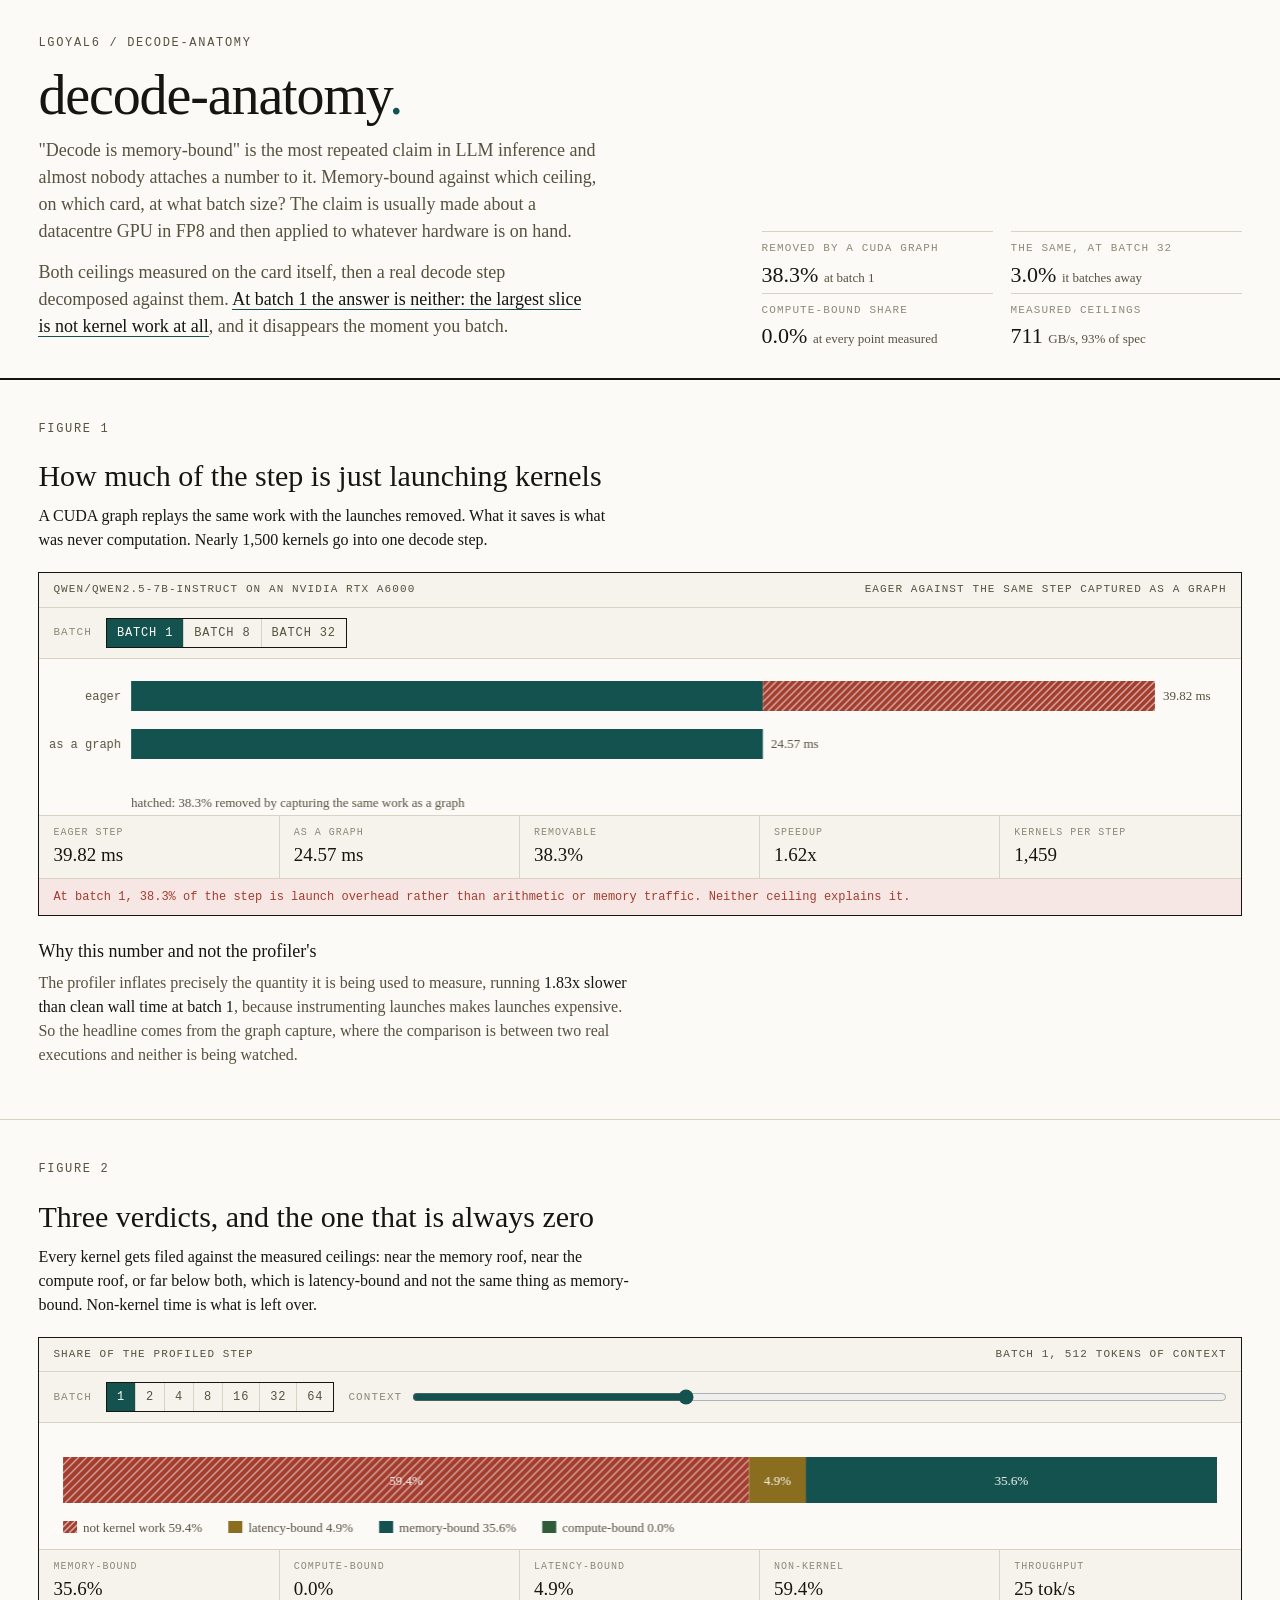
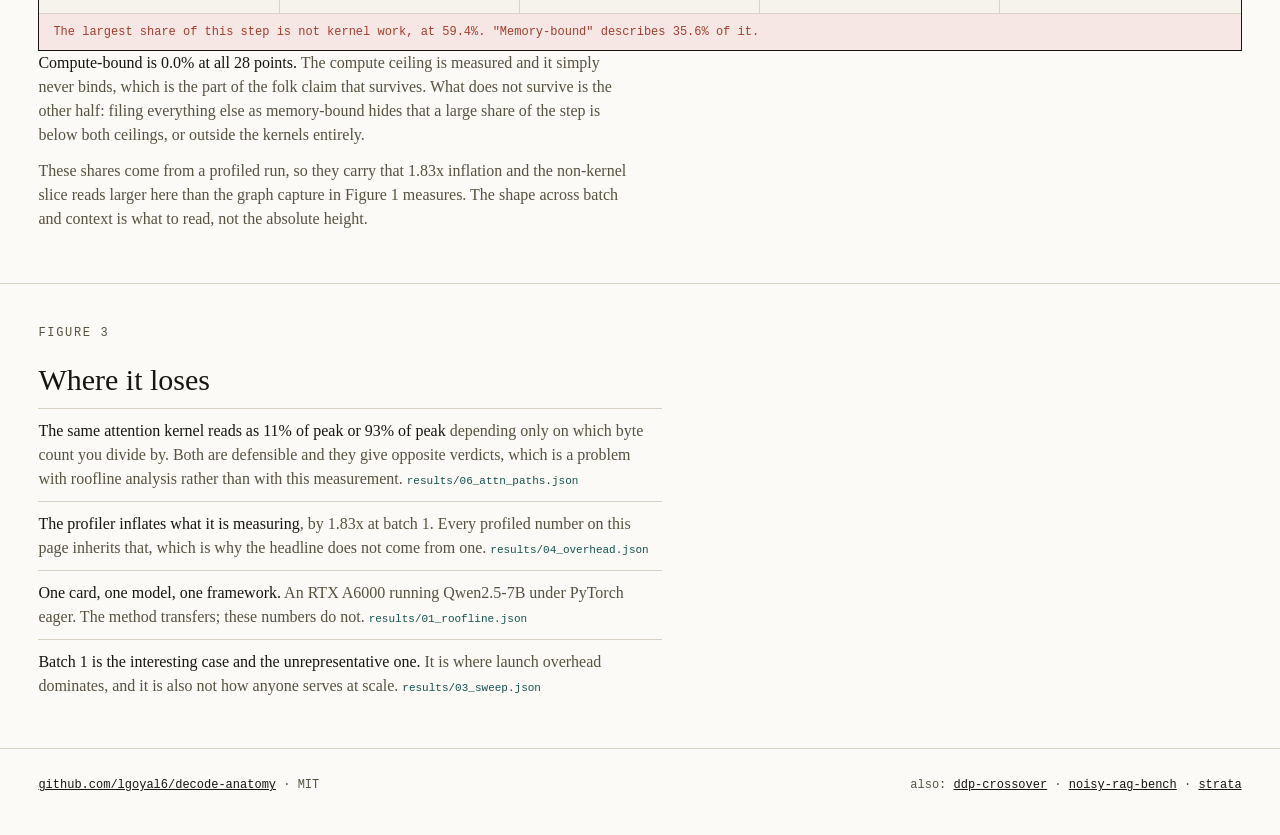
==== docs/index.html @ 091b4f6b "Add a results page that keeps the two measurements apart The repository's headline number and its de" ====
<!doctype html>
<html lang="en">
<head>
<meta charset="utf-8">
<meta name="viewport" content="width=device-width, initial-scale=1">
<title>decode-anatomy - "decode is memory-bound", measured</title>
<meta name="description" content="On an RTX A6000 at batch 1, decode is neither memory-bound nor compute-bound: 38.3% of the step is not kernel work at all, and it vanishes with batching.">
<meta property="og:title" content="decode-anatomy">
<meta property="og:description" content="Compute never binds. The largest slice of a batch-1 decode step is launch overhead, and a CUDA graph removes 38.3% of it.">
<link rel="stylesheet" href="style.css">
</head>
<body>

<header class="gut">
  <div>
    <div class="eyebrow">lgoyal6 / decode-anatomy</div>
    <h1>decode&#8209;anatomy<span class="dot">.</span></h1>
    <p class="thesis">
      "Decode is memory-bound" is the most repeated claim in LLM inference and
      almost nobody attaches a number to it. Memory-bound against which ceiling,
      on which card, at what batch size? The claim is usually made about a
      datacentre GPU in FP8 and then applied to whatever hardware is on hand.
    </p>
    <p class="thesis">
      Both ceilings measured on the card itself, then a real decode step
      decomposed against them. <strong>At batch 1 the answer is neither: the
      largest slice is not kernel work at all</strong>, and it disappears the
      moment you batch.
    </p>
  </div>
  <dl class="facts">
    <div class="fact"><dt>removed by a CUDA graph</dt><dd>38.3% <small>at batch 1</small></dd></div>
    <div class="fact"><dt>the same, at batch 32</dt><dd>3.0% <small>it batches away</small></dd></div>
    <div class="fact"><dt>compute-bound share</dt><dd>0.0% <small>at every point measured</small></dd></div>
    <div class="fact"><dt>measured ceilings</dt><dd>711 <small>GB/s, 93% of spec</small></dd></div>
  </dl>
</header>

<section class="gut">
  <div class="eyebrow">Figure 1</div>
  <h2>How much of the step is just launching kernels</h2>
  <p class="lead">
    A CUDA graph replays the same work with the launches removed. What it saves is
    what was never computation. Nearly 1,500 kernels go into one decode step.
  </p>

  <div class="figure">
    <div class="figcap">
      <span id="cap-what">Qwen2.5-7B-Instruct on an RTX A6000</span>
      <span id="cap-where">eager against the same step captured as a graph</span>
    </div>
    <div class="toolbar">
      <span class="picklabel">Batch</span>
      <div class="pick" id="graphbatch" role="group" aria-label="Batch size"></div>
    </div>
    <canvas class="plot" id="plot-graph" width="1200" height="300"></canvas>
    <dl class="readout">
      <div><dt>eager step</dt><dd id="g-eager">-</dd></div>
      <div><dt>as a graph</dt><dd id="g-graph">-</dd></div>
      <div><dt>removable</dt><dd id="g-removable">-</dd></div>
      <div><dt>speedup</dt><dd id="g-speedup">-</dd></div>
      <div><dt>kernels per step</dt><dd id="g-kernels">-</dd></div>
    </dl>
    <div class="banner" id="g-banner">Loading.</div>
  </div>

  <h3>Why this number and not the profiler's</h3>
  <p>
    The profiler inflates precisely the quantity it is being used to measure,
    running <strong>1.83x slower than clean wall time at batch 1</strong>, because
    instrumenting launches makes launches expensive. So the headline comes from the
    graph capture, where the comparison is between two real executions and neither
    is being watched.
  </p>
</section>

<section class="gut">
  <div class="eyebrow">Figure 2</div>
  <h2>Three verdicts, and the one that is always zero</h2>
  <p class="lead">
    Every kernel gets filed against the measured ceilings: near the memory roof,
    near the compute roof, or far below both, which is latency-bound and not the
    same thing as memory-bound. Non-kernel time is what is left over.
  </p>

  <div class="figure">
    <div class="figcap">
      <span>share of the profiled step</span>
      <span id="cap-point">batch 1, 512 tokens of context</span>
    </div>
    <div class="toolbar">
      <span class="picklabel">Batch</span>
      <div class="pick" id="batch" role="group" aria-label="Batch"></div>
      <div class="scrub">
        <span class="picklabel">Context</span>
        <input type="range" id="scrub" min="0" max="3" value="1" step="1">
      </div>
    </div>
    <canvas class="plot" id="plot-split" width="1200" height="260"></canvas>
    <dl class="readout">
      <div><dt>memory-bound</dt><dd id="s-mem">-</dd></div>
      <div><dt>compute-bound</dt><dd id="s-com">-</dd></div>
      <div><dt>latency-bound</dt><dd id="s-lat">-</dd></div>
      <div><dt>non-kernel</dt><dd id="s-non">-</dd></div>
      <div><dt>throughput</dt><dd id="s-tok">-</dd></div>
    </dl>
    <div class="banner" id="s-banner">Loading.</div>
  </div>

  <p>
    <strong>Compute-bound is 0.0% at all 28 points.</strong> The compute ceiling is
    measured and it simply never binds, which is the part of the folk claim that
    survives. What does not survive is the other half: filing everything else as
    memory-bound hides that a large share of the step is below both ceilings, or
    outside the kernels entirely.
  </p>
  <p>
    These shares come from a profiled run, so they carry that 1.83x inflation and
    the non-kernel slice reads larger here than the graph capture in Figure 1
    measures. The shape across batch and context is what to read, not the absolute
    height.
  </p>
</section>

<section class="gut">
  <div class="eyebrow">Figure 3</div>
  <h2>Where it loses</h2>
  <ul class="map">
    <li>
      <b>The same attention kernel reads as 11% of peak or 93% of peak</b>
      depending only on which byte count you divide by. Both are defensible and
      they give opposite verdicts, which is a problem with roofline analysis
      rather than with this measurement.
      <span class="where">results/06_attn_paths.json</span>
    </li>
    <li>
      <b>The profiler inflates what it is measuring</b>, by 1.83x at batch 1. Every
      profiled number on this page inherits that, which is why the headline does
      not come from one.
      <span class="where">results/04_overhead.json</span>
    </li>
    <li>
      <b>One card, one model, one framework.</b> An RTX A6000 running Qwen2.5-7B
      under PyTorch eager. The method transfers; these numbers do not.
      <span class="where">results/01_roofline.json</span>
    </li>
    <li>
      <b>Batch 1 is the interesting case and the unrepresentative one.</b> It is
      where launch overhead dominates, and it is also not how anyone serves at
      scale.
      <span class="where">results/03_sweep.json</span>
    </li>
  </ul>
</section>

<footer class="gut">
  <span>
    <a href="https://github.com/lgoyal6/decode-anatomy">github.com/lgoyal6/decode-anatomy</a>
    &middot; MIT
  </span>
  <span>
    also: <a href="https://lgoyal6.github.io/ddp-crossover/">ddp-crossover</a>
    &middot; <a href="https://lgoyal6.github.io/noisy-rag-bench/">noisy-rag-bench</a>
    &middot; <a href="https://lgoyal6.github.io/strata/">strata</a>
  </span>
</footer>

<script src="app.js"></script>
</body>
</html>
---- docs/style.css ----
:root {
  --paper: #fbfaf7;
  --panel: #f5f3ec;
  --ink: #17150f;
  --sub: #57513f;
  --faint: #8f8977;
  --rule: #17150f;
  --hair: #d9d3c4;
  --ox: #14524f;      /* deep teal: this project's ink */
  --ox-dim: #7fa8a5;
  --ok: #2f5d3a;
  --warn: #8a6d1f;
  --bad: #a33d2e;
  --serif: 'Times New Roman', Times, Georgia, serif;
  --mono: 'Courier New', Courier, monospace;
}

* { margin: 0; padding: 0; box-sizing: border-box; }
html { scroll-behavior: smooth; }
body { background: var(--paper); color: var(--ink); font: 16px/1.5 var(--serif); }
a { color: var(--ink); }
a:hover { color: var(--ox); }
.gut { padding-left: clamp(20px, 3vw, 44px); padding-right: clamp(20px, 3vw, 44px); }
.eyebrow {
  font: 12px/1.6 var(--mono); letter-spacing: .14em; text-transform: uppercase;
  color: var(--sub); margin-bottom: 14px;
}

header {
  display: grid; grid-template-columns: minmax(0, 7fr) minmax(0, 5fr);
  gap: clamp(24px, 4vw, 64px); align-items: end;
  padding-top: 34px; padding-bottom: 26px; border-bottom: 2px solid var(--rule);
}
h1 { font-size: clamp(34px, 5.4vw, 56px); font-weight: 400; letter-spacing: -.02em; line-height: 1; }
h1 .dot { color: var(--ox); }
.thesis { font-size: clamp(15px, 1.5vw, 18px); color: var(--sub); margin-top: 14px; max-width: 62ch; }
.thesis strong { color: var(--ink); font-weight: 400; border-bottom: 1px solid var(--ox); }

.facts { display: grid; grid-template-columns: repeat(2, minmax(0, 1fr)); gap: 2px 18px; }
.fact { border-top: 1px solid var(--hair); padding-top: 8px; }
.fact dt { font: 11px/1.6 var(--mono); letter-spacing: .1em; text-transform: uppercase; color: var(--faint); }
.fact dd { font-size: 22px; }
.fact dd small { font-size: 13px; color: var(--sub); }

section { padding-top: 40px; padding-bottom: 40px; border-bottom: 1px solid var(--hair); }
h2 { font-size: clamp(22px, 2.6vw, 30px); font-weight: 400; margin-bottom: 6px; }
h3 { font-size: 18px; font-weight: 400; margin: 22px 0 6px; }
p { max-width: 74ch; margin-bottom: 12px; color: var(--sub); }
p.lead { color: var(--ink); }
p strong { color: var(--ink); font-weight: 400; }
code { font: .9em var(--mono); background: var(--panel); padding: 1px 4px; }

.figure { border: 1px solid var(--rule); background: var(--panel); margin-top: 20px; }
.figcap {
  font: 11px/1.6 var(--mono); letter-spacing: .1em; text-transform: uppercase;
  color: var(--sub); padding: 8px 14px; border-bottom: 1px solid var(--hair);
  display: flex; justify-content: space-between; gap: 12px; flex-wrap: wrap;
}
.toolbar {
  display: flex; gap: 14px; align-items: center; flex-wrap: wrap;
  padding: 10px 14px; border-bottom: 1px solid var(--hair);
}
.pick { display: flex; gap: 0; border: 1px solid var(--ink); }
.pick button {
  font: 12px/1 var(--mono); text-transform: uppercase; letter-spacing: .07em;
  background: transparent; color: var(--sub); border: 0; border-right: 1px solid var(--hair);
  padding: 8px 10px; cursor: pointer;
}
.pick button:last-child { border-right: 0; }
.pick button[aria-pressed="true"] { background: var(--ox); color: var(--paper); }
.picklabel { font: 11px/1 var(--mono); text-transform: uppercase; letter-spacing: .1em; color: var(--faint); }

.scrub { display: flex; align-items: center; gap: 10px; flex: 1 1 300px; min-width: 220px; }
.scrub input[type=range] { flex: 1; accent-color: var(--ox); min-width: 110px; }

.plot { display: block; width: 100%; height: auto; background: var(--paper); }

.readout {
  display: grid; grid-template-columns: repeat(auto-fit, minmax(130px, 1fr));
  border-top: 1px solid var(--hair);
}
.readout div { padding: 9px 14px; border-right: 1px solid var(--hair); }
.readout div:last-child { border-right: 0; }
.readout dt { font: 10px/1.6 var(--mono); letter-spacing: .1em; text-transform: uppercase; color: var(--faint); }
.readout dd { font-size: 19px; }
.readout dd small { font-size: 12px; color: var(--sub); }

.banner { padding: 9px 14px; border-top: 1px solid var(--hair); font: 12px/1.5 var(--mono); color: var(--sub); }
.banner.alarm { background: #f7e7e4; color: var(--bad); }
.banner.calm { background: #e9efe8; color: var(--ok); }

table.data { border-collapse: collapse; font: 13px/1.4 var(--mono); margin-top: 14px; width: 100%; }
table.data th, table.data td { border-bottom: 1px solid var(--hair); padding: 5px 10px 5px 0; text-align: right; }
table.data th:first-child, table.data td:first-child { text-align: left; }
table.data th { font-weight: 400; color: var(--faint); text-transform: uppercase; font-size: 11px; letter-spacing: .06em; }
table.data td.bad { color: var(--bad); }
table.data td.good { color: var(--ok); }

ul.map { list-style: none; max-width: 78ch; }
ul.map li { border-top: 1px solid var(--hair); padding: 10px 0; color: var(--sub); }
ul.map li b { color: var(--ink); font-weight: 400; }
ul.map li .where { font: 11px var(--mono); color: var(--ox); }

footer {
  padding-top: 26px; padding-bottom: 40px;
  font: 12px/1.7 var(--mono); color: var(--sub);
  display: flex; justify-content: space-between; gap: 20px; flex-wrap: wrap;
}

@media (max-width: 860px) {
  header { grid-template-columns: minmax(0, 1fr); gap: 26px; }
}
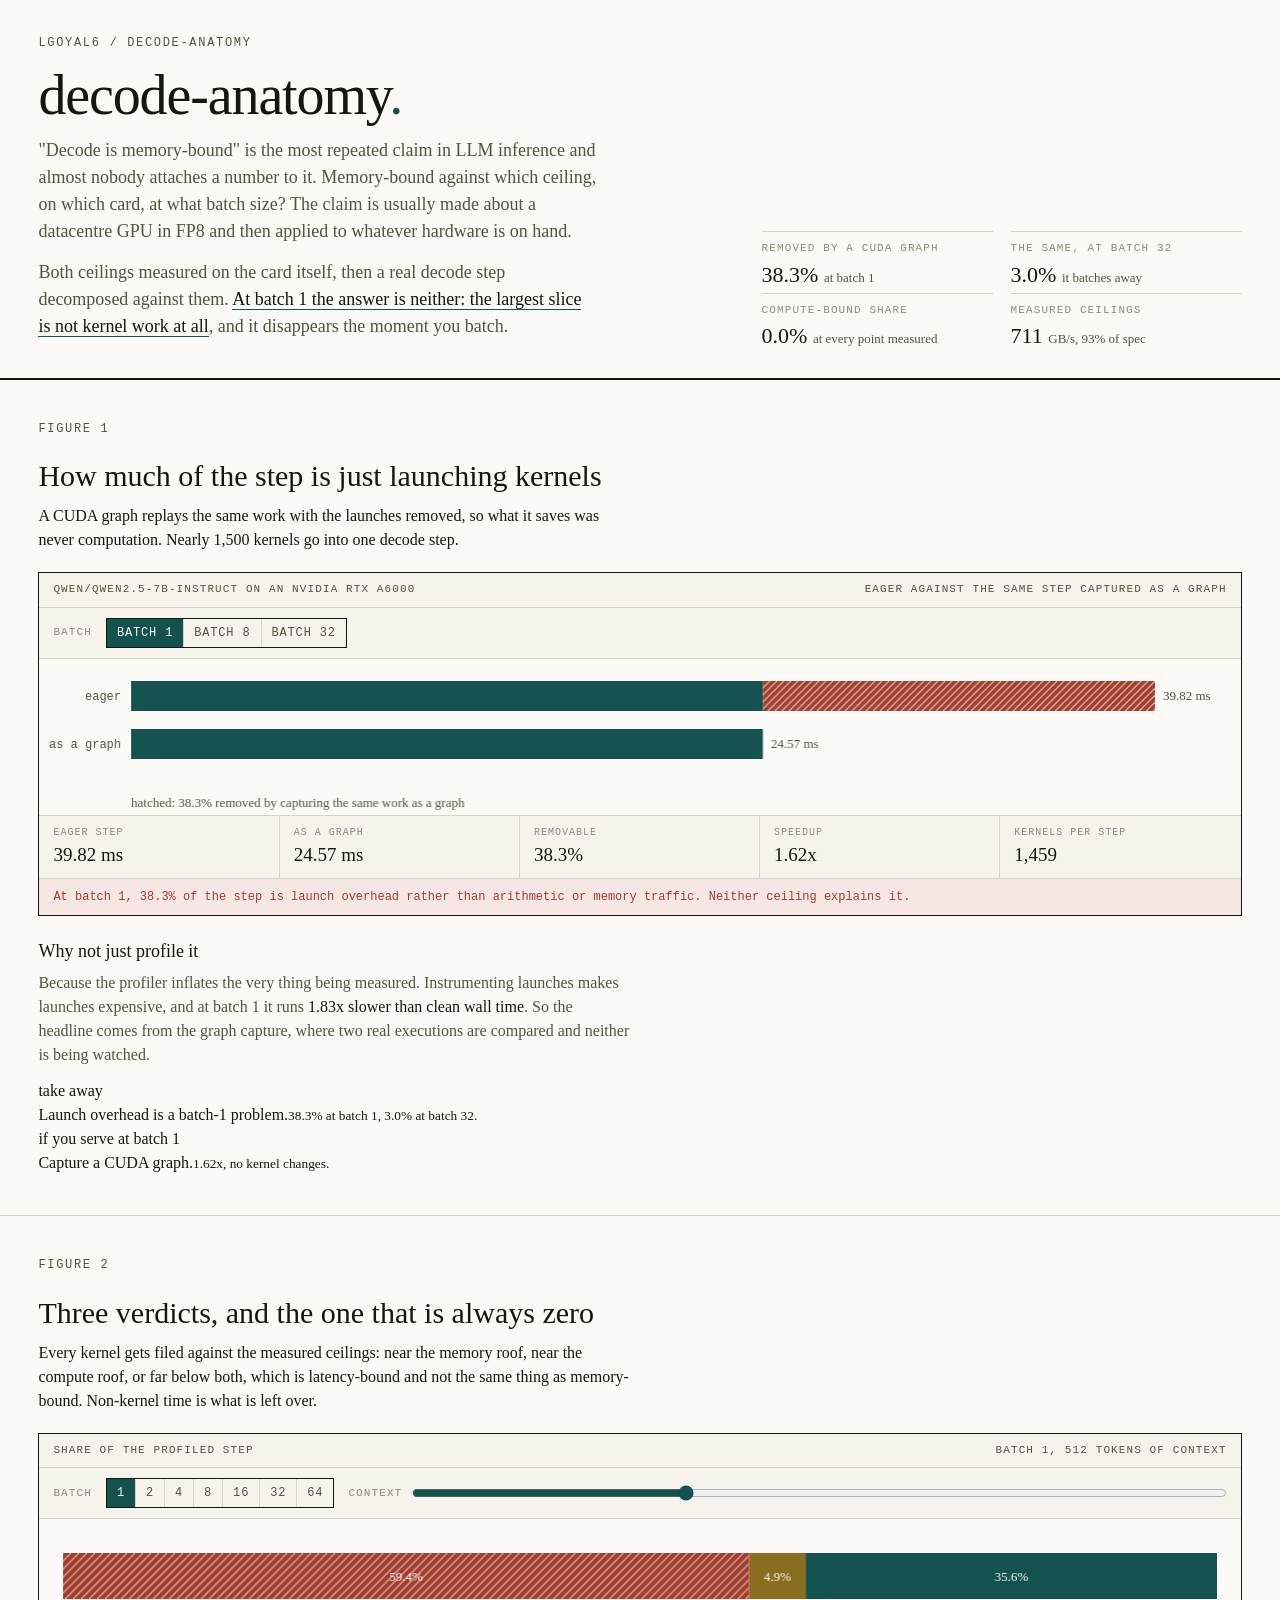
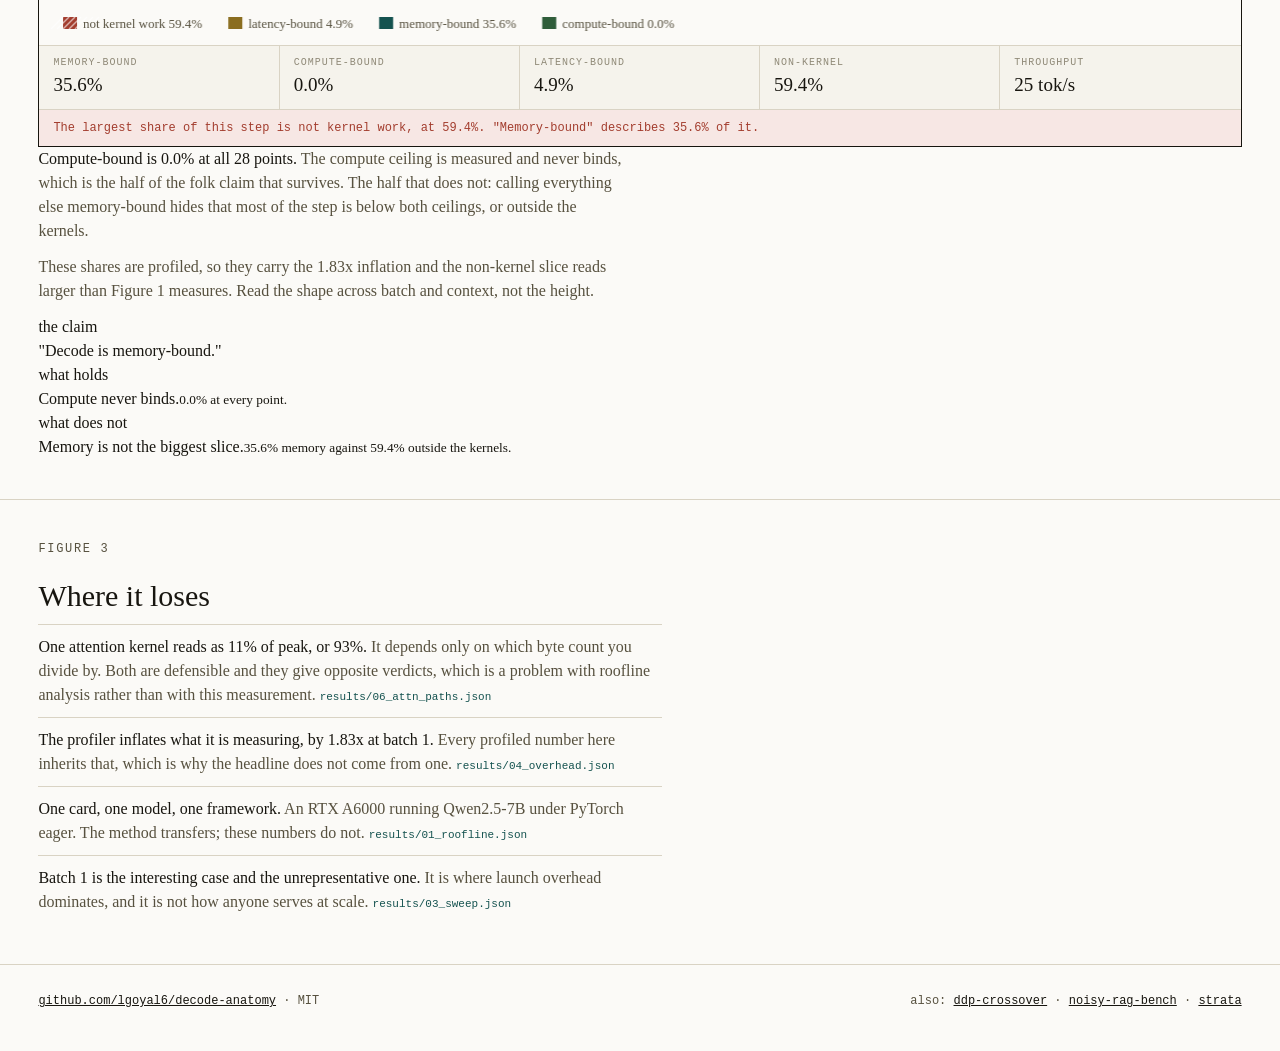
==== commit c58741f5: "Lead each section with the claim, not the setup Both figures reached their finding several paragraph" ====
--- a/docs/index.html
+++ b/docs/index.html
@@ -40,8 +40,8 @@
   <div class="eyebrow">Figure 1</div>
   <h2>How much of the step is just launching kernels</h2>
   <p class="lead">
-    A CUDA graph replays the same work with the launches removed. What it saves is
-    what was never computation. Nearly 1,500 kernels go into one decode step.
+    A CUDA graph replays the same work with the launches removed, so what it saves
+    was never computation. Nearly 1,500 kernels go into one decode step.
   </p>
 
   <div class="figure">
@@ -64,14 +64,24 @@
     <div class="banner" id="g-banner">Loading.</div>
   </div>
 
-  <h3>Why this number and not the profiler's</h3>
-  <p>
-    The profiler inflates precisely the quantity it is being used to measure,
-    running <strong>1.83x slower than clean wall time at batch 1</strong>, because
-    instrumenting launches makes launches expensive. So the headline comes from the
-    graph capture, where the comparison is between two real executions and neither
-    is being watched.
-  </p>
+  <div class="split">
+    <div>
+      <h3>Why not just profile it</h3>
+      <p>
+        Because the profiler inflates the very thing being measured. Instrumenting
+        launches makes launches expensive, and at batch 1 it runs
+        <strong>1.83x slower than clean wall time</strong>. So the headline comes
+        from the graph capture, where two real executions are compared and neither
+        is being watched.
+      </p>
+    </div>
+    <dl class="takeaway">
+      <dt>take away</dt>
+      <dd>Launch overhead is a batch-1 problem.<small>38.3% at batch 1, 3.0% at batch 32.</small></dd>
+      <dt>if you serve at batch 1</dt>
+      <dd>Capture a CUDA graph.<small>1.62x, no kernel changes.</small></dd>
+    </dl>
+  </div>
 </section>
 
 <section class="gut">
@@ -107,19 +117,29 @@
     <div class="banner" id="s-banner">Loading.</div>
   </div>
 
-  <p>
-    <strong>Compute-bound is 0.0% at all 28 points.</strong> The compute ceiling is
-    measured and it simply never binds, which is the part of the folk claim that
-    survives. What does not survive is the other half: filing everything else as
-    memory-bound hides that a large share of the step is below both ceilings, or
-    outside the kernels entirely.
-  </p>
-  <p>
-    These shares come from a profiled run, so they carry that 1.83x inflation and
-    the non-kernel slice reads larger here than the graph capture in Figure 1
-    measures. The shape across batch and context is what to read, not the absolute
-    height.
-  </p>
+  <div class="split">
+    <div>
+      <p>
+        <strong>Compute-bound is 0.0% at all 28 points.</strong> The compute ceiling
+        is measured and never binds, which is the half of the folk claim that
+        survives. The half that does not: calling everything else memory-bound hides
+        that most of the step is below both ceilings, or outside the kernels.
+      </p>
+      <p>
+        These shares are profiled, so they carry the 1.83x inflation and the
+        non-kernel slice reads larger than Figure 1 measures. Read the shape across
+        batch and context, not the height.
+      </p>
+    </div>
+    <dl class="takeaway">
+      <dt>the claim</dt>
+      <dd>"Decode is memory-bound."</dd>
+      <dt>what holds</dt>
+      <dd>Compute never binds.<small>0.0% at every point.</small></dd>
+      <dt>what does not</dt>
+      <dd>Memory is not the biggest slice.<small>35.6% memory against 59.4% outside the kernels.</small></dd>
+    </dl>
+  </div>
 </section>
 
 <section class="gut">
@@ -127,16 +147,16 @@
   <h2>Where it loses</h2>
   <ul class="map">
     <li>
-      <b>The same attention kernel reads as 11% of peak or 93% of peak</b>
-      depending only on which byte count you divide by. Both are defensible and
-      they give opposite verdicts, which is a problem with roofline analysis
-      rather than with this measurement.
+      <b>One attention kernel reads as 11% of peak, or 93%.</b>
+      It depends only on which byte count you divide by. Both are defensible and
+      they give opposite verdicts, which is a problem with roofline analysis rather
+      than with this measurement.
       <span class="where">results/06_attn_paths.json</span>
     </li>
     <li>
-      <b>The profiler inflates what it is measuring</b>, by 1.83x at batch 1. Every
-      profiled number on this page inherits that, which is why the headline does
-      not come from one.
+      <b>The profiler inflates what it is measuring, by 1.83x at batch 1.</b>
+      Every profiled number here inherits that, which is why the headline does not
+      come from one.
       <span class="where">results/04_overhead.json</span>
     </li>
     <li>
@@ -145,8 +165,8 @@
       <span class="where">results/01_roofline.json</span>
     </li>
     <li>
-      <b>Batch 1 is the interesting case and the unrepresentative one.</b> It is
-      where launch overhead dominates, and it is also not how anyone serves at
+      <b>Batch 1 is the interesting case and the unrepresentative one.</b>
+      It is where launch overhead dominates, and it is not how anyone serves at
       scale.
       <span class="where">results/03_sweep.json</span>
     </li>
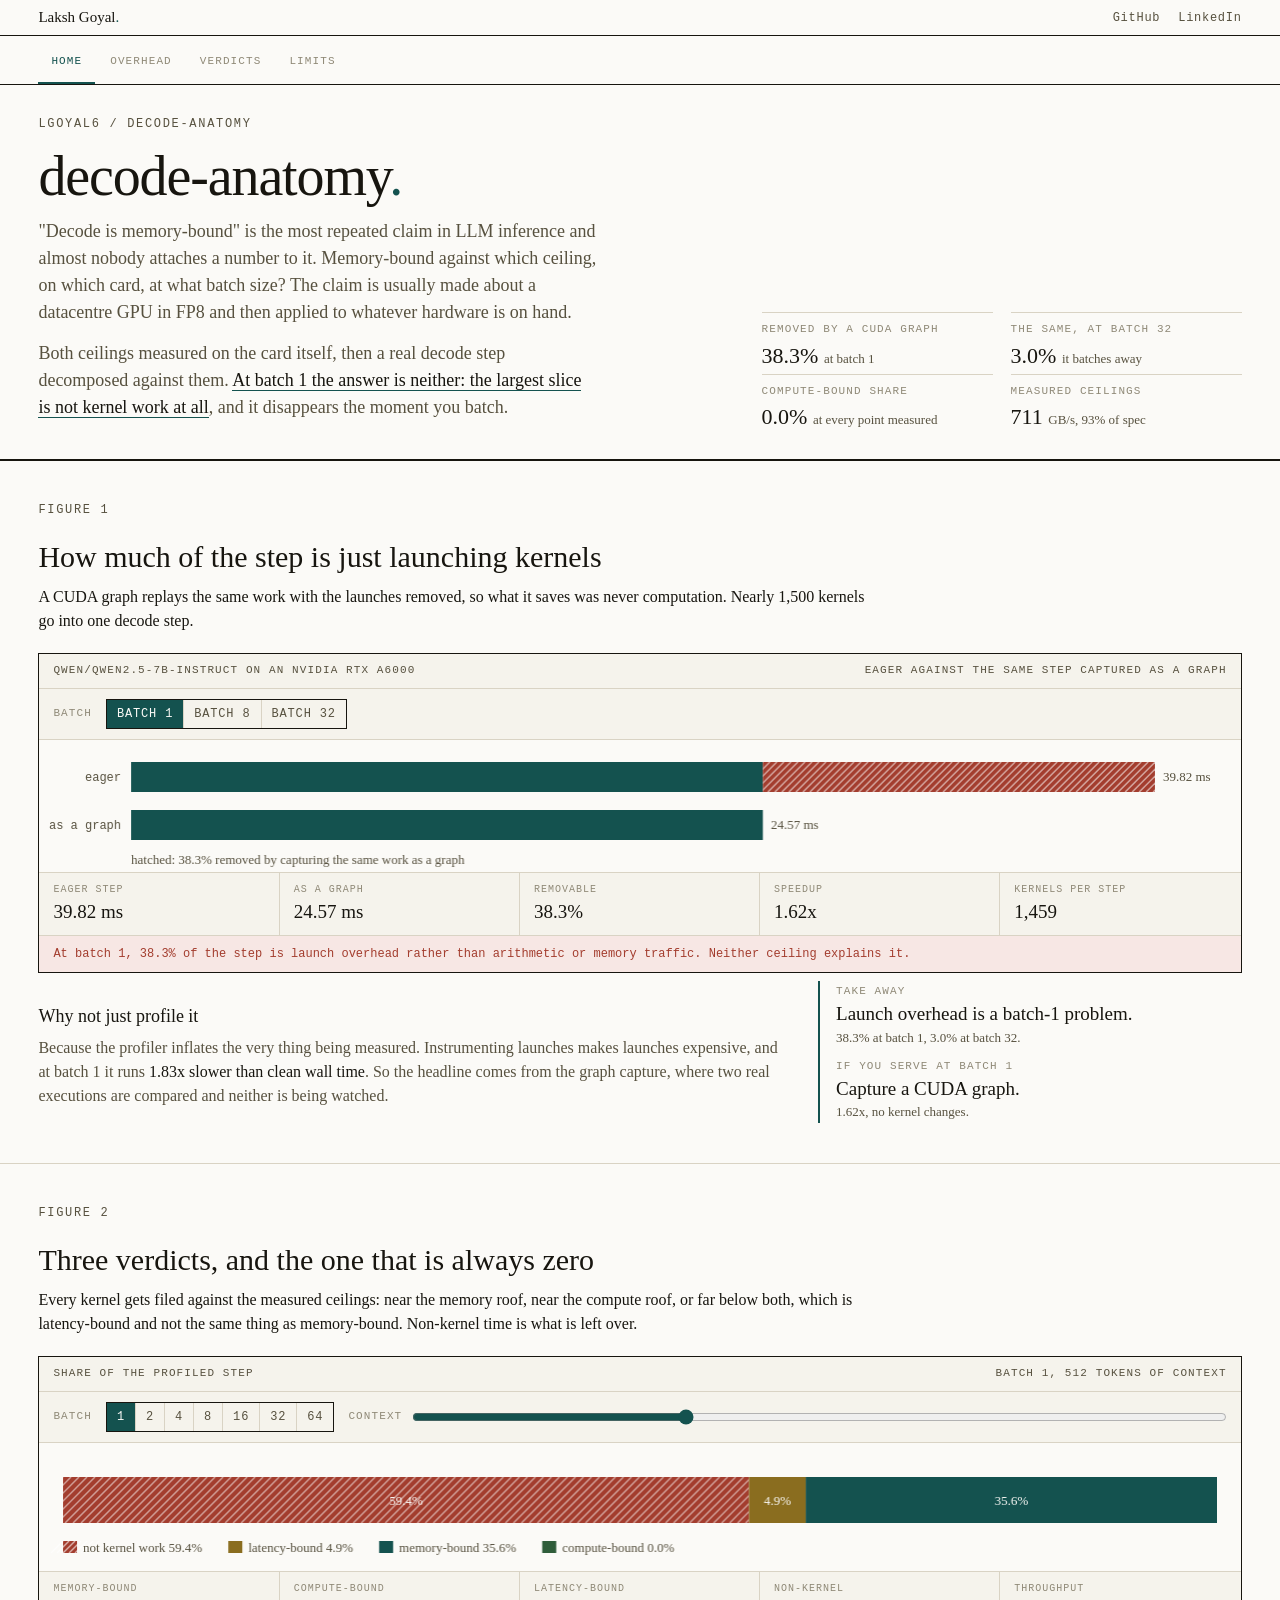
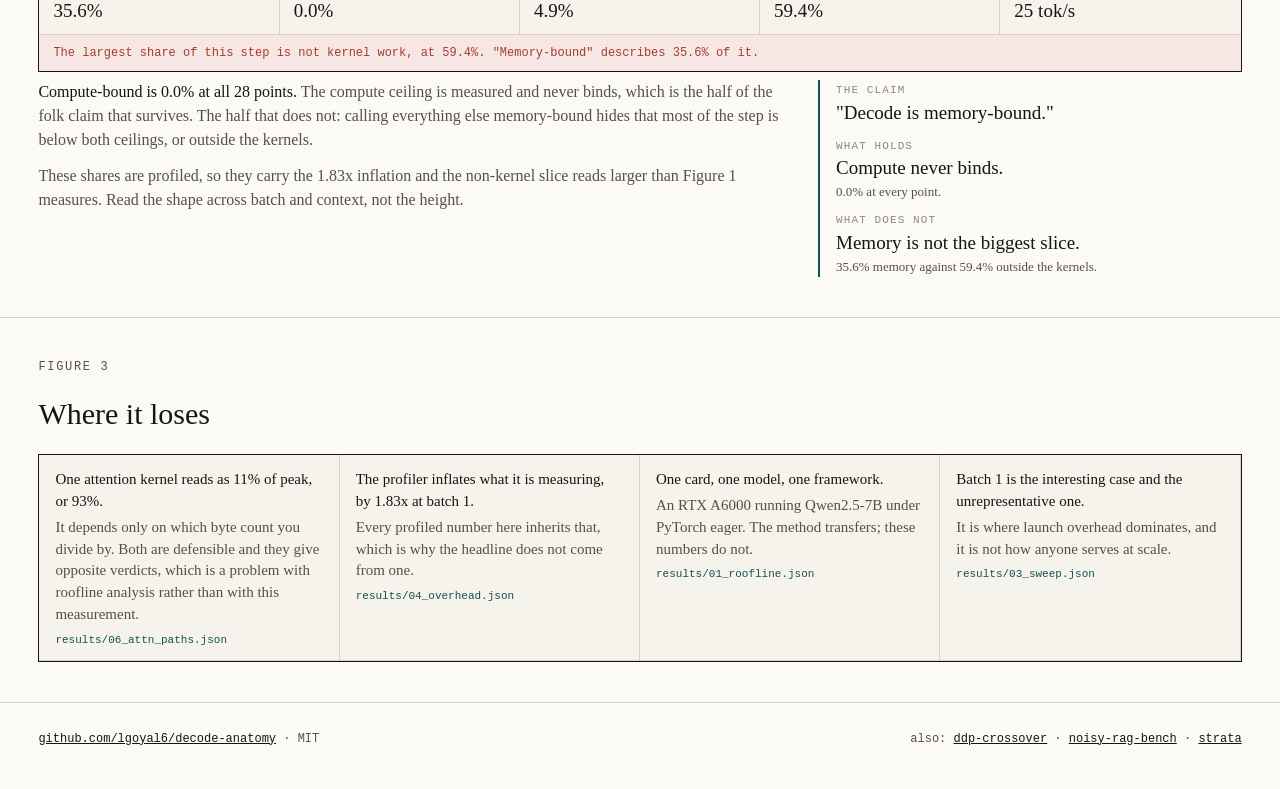
==== commit 7752e040: "Give the page a nav bar and section tabs Every project page now carries the same shell: a sticky bar" ====
--- a/docs/index.html
+++ b/docs/index.html
@@ -11,7 +11,21 @@
 </head>
 <body>
 
-<header class="gut">
+<nav class="topbar">
+  <a class="brand" href="https://lakshgoyal.com">Laksh Goyal<span>.</span></a>
+  <div class="navlinks">
+    <a href="https://github.com/lgoyal6/decode-anatomy">GitHub</a>
+    <a href="https://www.linkedin.com/in/lakshgoyal">LinkedIn</a>
+  </div>
+</nav>
+<nav class="tabs" aria-label="Sections">
+    <a href="#sec-home">Home</a>
+    <a href="#sec-overhead">Overhead</a>
+    <a href="#sec-verdicts">Verdicts</a>
+    <a href="#sec-limits">Limits</a>
+</nav>
+
+<header id="sec-home" class="gut">
   <div>
     <div class="eyebrow">lgoyal6 / decode-anatomy</div>
     <h1>decode&#8209;anatomy<span class="dot">.</span></h1>
@@ -36,7 +50,7 @@
   </dl>
 </header>
 
-<section class="gut">
+<section class="gut" id="sec-overhead">
   <div class="eyebrow">Figure 1</div>
   <h2>How much of the step is just launching kernels</h2>
   <p class="lead">
@@ -84,7 +98,7 @@
   </div>
 </section>
 
-<section class="gut">
+<section class="gut" id="sec-verdicts">
   <div class="eyebrow">Figure 2</div>
   <h2>Three verdicts, and the one that is always zero</h2>
   <p class="lead">
@@ -142,7 +156,7 @@
   </div>
 </section>
 
-<section class="gut">
+<section class="gut" id="sec-limits">
   <div class="eyebrow">Figure 3</div>
   <h2>Where it loses</h2>
   <ul class="map">
@@ -186,5 +200,6 @@
 </footer>
 
 <script src="app.js"></script>
+<script src="nav.js"></script>
 </body>
 </html>
--- a/docs/style.css
+++ b/docs/style.css
@@ -43,10 +43,28 @@
 .fact dd small { font-size: 13px; color: var(--sub); }
 
 section { padding-top: 40px; padding-bottom: 40px; border-bottom: 1px solid var(--hair); }
+
+/* Prose beside a takeaway rather than a narrow column with a blank half.
+   A wide screen should be used, not left empty. */
+.split {
+  display: grid; grid-template-columns: minmax(0, 7fr) minmax(0, 4fr);
+  gap: clamp(20px, 3vw, 46px); align-items: start; margin-top: 8px;
+}
+.split p { max-width: none; }
+.takeaway { border-left: 2px solid var(--ox); padding: 2px 0 2px 16px; }
+.takeaway dt {
+  font: 11px/1.6 var(--mono); letter-spacing: .1em; text-transform: uppercase;
+  color: var(--faint); margin-top: 12px;
+}
+.takeaway dt:first-child { margin-top: 0; }
+.takeaway dd { font-size: 19px; line-height: 1.35; }
+.takeaway dd small { display: block; font-size: 13px; color: var(--sub); margin-top: 2px; }
 h2 { font-size: clamp(22px, 2.6vw, 30px); font-weight: 400; margin-bottom: 6px; }
 h3 { font-size: 18px; font-weight: 400; margin: 22px 0 6px; }
 p { max-width: 74ch; margin-bottom: 12px; color: var(--sub); }
-p.lead { color: var(--ink); }
+/* The intro to a figure sits alone above it, so a 74ch cap leaves most of a wide
+   screen blank. It gets more room; body prose inside a split gets none. */
+p.lead { color: var(--ink); max-width: 104ch; }
 p strong { color: var(--ink); font-weight: 400; }
 code { font: .9em var(--mono); background: var(--panel); padding: 1px 4px; }
 
@@ -96,10 +114,18 @@
 table.data td.bad { color: var(--bad); }
 table.data td.good { color: var(--ok); }
 
-ul.map { list-style: none; max-width: 78ch; }
-ul.map li { border-top: 1px solid var(--hair); padding: 10px 0; color: var(--sub); }
-ul.map li b { color: var(--ink); font-weight: 400; }
-ul.map li .where { font: 11px var(--mono); color: var(--ox); }
+/* The losing axes as a row of cards, so they read as a set and fill the width. */
+ul.map {
+  list-style: none; display: grid; margin-top: 18px;
+  grid-template-columns: repeat(auto-fit, minmax(230px, 1fr));
+  border: 1px solid var(--rule); background: var(--panel);
+}
+ul.map li {
+  padding: 14px 16px; color: var(--sub); font-size: 15px; line-height: 1.45;
+  border-right: 1px solid var(--hair); border-bottom: 1px solid var(--hair);
+}
+ul.map li b { color: var(--ink); font-weight: 400; display: block; margin-bottom: 4px; }
+ul.map li .where { display: block; margin-top: 8px; font: 11px var(--mono); color: var(--ox); }
 
 footer {
   padding-top: 26px; padding-bottom: 40px;
@@ -110,3 +136,39 @@
 @media (max-width: 860px) {
   header { grid-template-columns: minmax(0, 1fr); gap: 26px; }
 }
+
+/* ---- shared nav shell ------------------------------------------------
+   Written entirely in this page's own variables, so it takes the palette
+   it is dropped into instead of importing a second one. */
+html { scroll-padding-top: 96px; }
+.topbar {
+  position: sticky; top: 0; z-index: 20;
+  background: color-mix(in srgb, var(--paper) 92%, transparent);
+  backdrop-filter: blur(8px); border-bottom: 1px solid var(--rule);
+  display: flex; align-items: center; justify-content: space-between; gap: 16px;
+  padding: 10px clamp(20px, 3vw, 44px);
+}
+.brand { font: 15px/1 var(--serif); text-decoration: none; color: var(--ink); }
+.brand span { color: var(--ox); }
+.navlinks { display: flex; gap: 18px; font: 12px/1 var(--mono); letter-spacing: .06em; }
+.navlinks a { color: var(--sub); text-decoration: none; transition: color .18s ease; }
+.navlinks a:hover { color: var(--ox); }
+.tabs {
+  position: sticky; top: 40px; z-index: 19;
+  background: color-mix(in srgb, var(--paper) 92%, transparent);
+  backdrop-filter: blur(8px); border-bottom: 1px solid var(--rule);
+  display: flex; gap: 2px; overflow-x: auto; padding: 0 clamp(20px, 3vw, 44px);
+}
+.tabs a {
+  flex: 0 0 auto; display: flex; align-items: center; min-height: 44px;
+  padding: 0 13px; font: 11px/1 var(--mono); letter-spacing: .1em;
+  text-transform: uppercase; color: var(--faint); text-decoration: none;
+  border-bottom: 2px solid transparent;
+  transition: color .18s ease, border-color .18s ease;
+}
+.tabs a:hover { color: var(--sub); }
+.tabs a[aria-current="true"] { color: var(--ox); border-bottom-color: var(--ox); }
+@media (prefers-reduced-motion: reduce) {
+  html { scroll-behavior: auto; }
+  .tabs a, .navlinks a { transition: none; }
+}
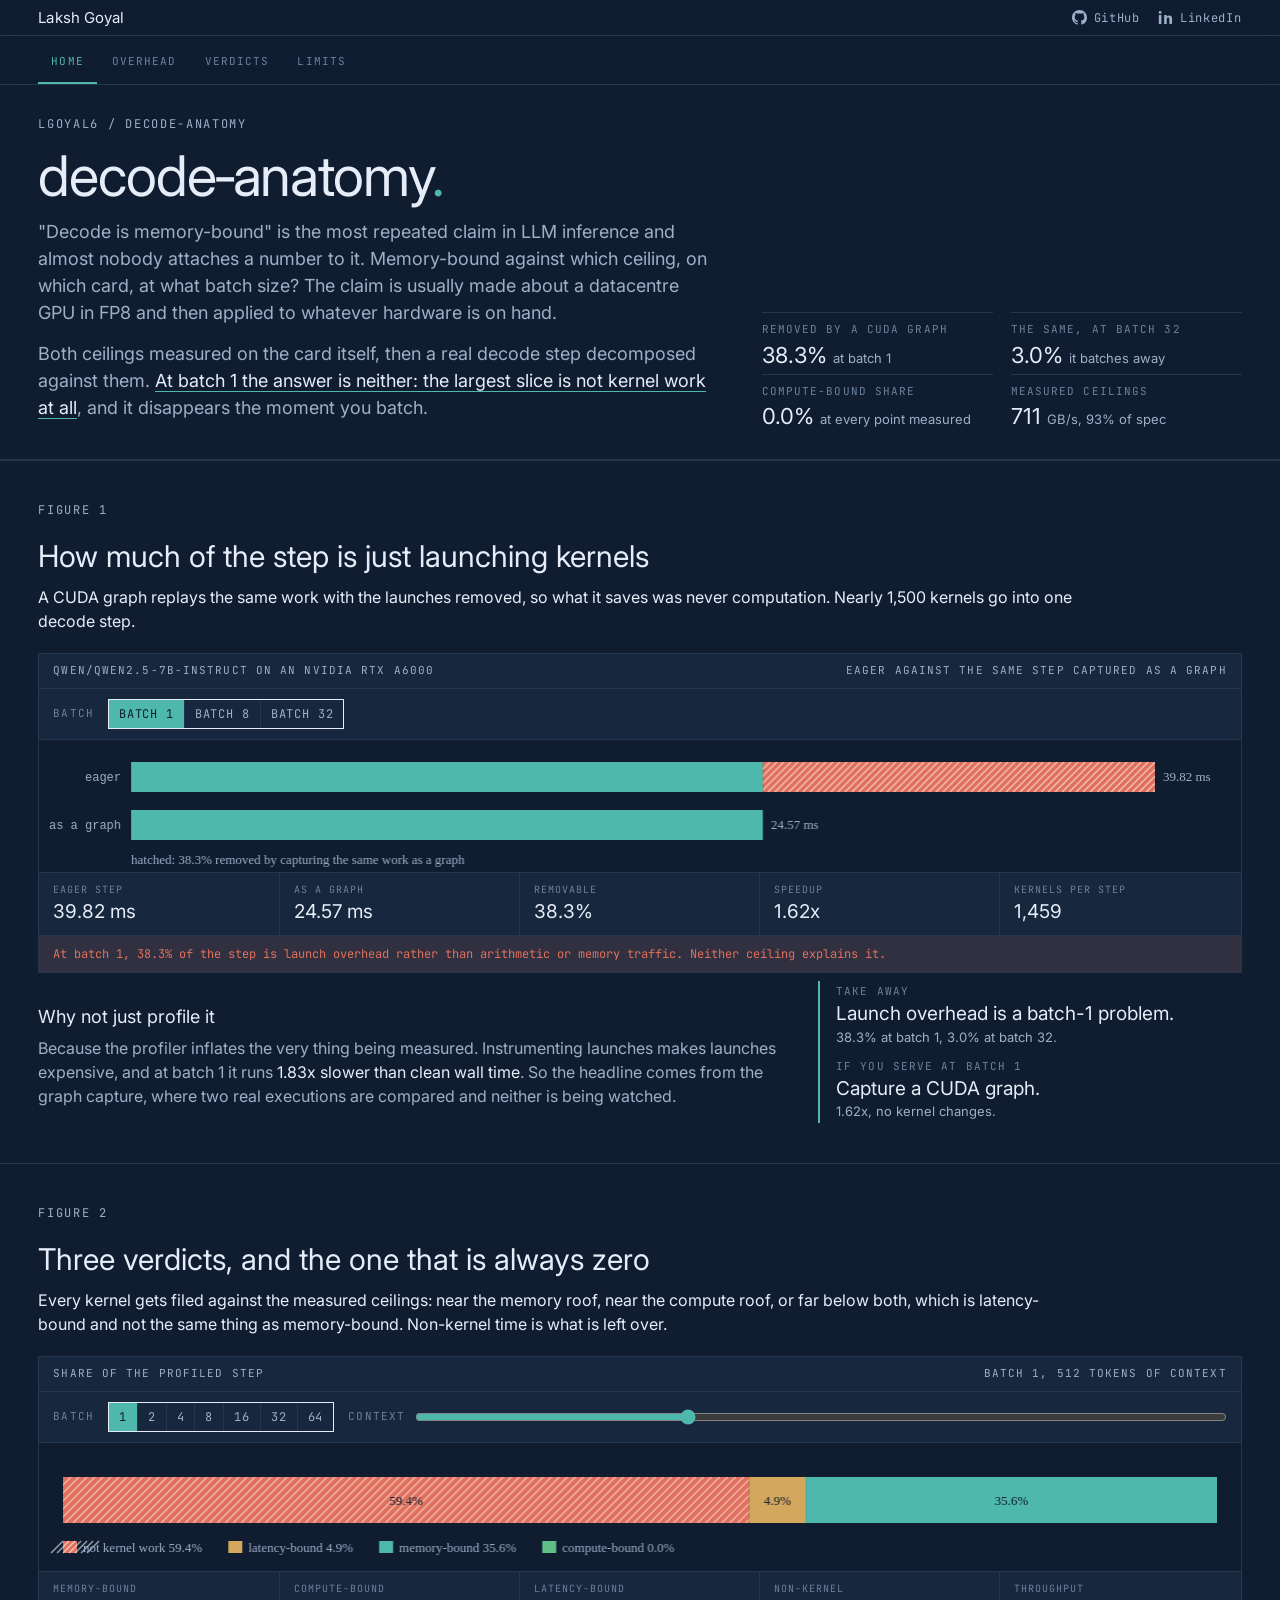
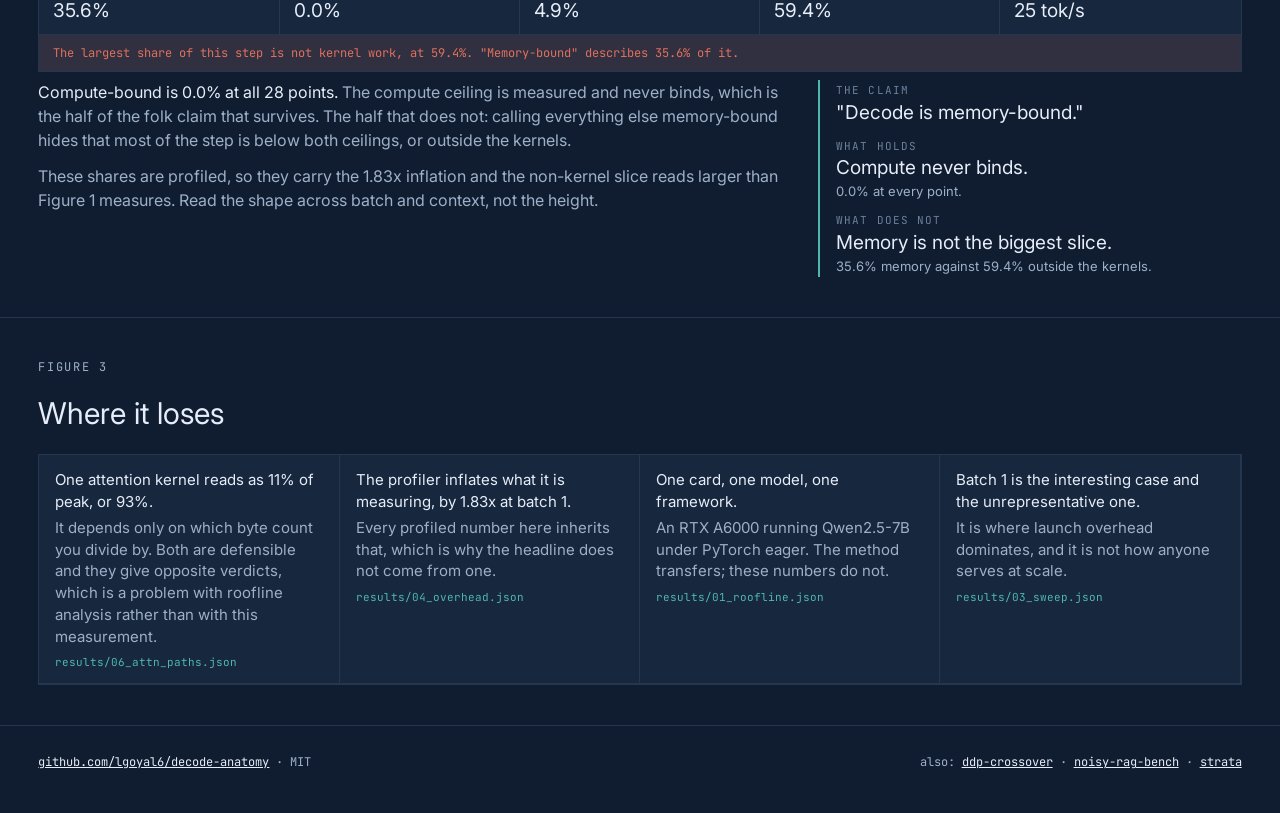
==== commit 399ba46f: "Clean up the nav and warm the palette The name had a full stop after it, which read as a typo rather" ====
--- a/docs/index.html
+++ b/docs/index.html
@@ -12,10 +12,10 @@
 <body>
 
 <nav class="topbar">
-  <a class="brand" href="https://lakshgoyal.com">Laksh Goyal<span>.</span></a>
+  <a class="brand" href="https://lakshgoyal.com">Laksh Goyal</a>
   <div class="navlinks">
-    <a href="https://github.com/lgoyal6/decode-anatomy">GitHub</a>
-    <a href="https://www.linkedin.com/in/lakshgoyal">LinkedIn</a>
+    <a href="https://github.com/lgoyal6/decode-anatomy"><svg viewBox="0 0 16 16" aria-hidden="true"><path fill="currentColor" d="M8 0C3.58 0 0 3.58 0 8c0 3.54 2.29 6.53 5.47 7.59.4.07.55-.17.55-.38 0-.19-.01-.82-.01-1.49-2.01.37-2.53-.49-2.69-.94-.09-.23-.48-.94-.82-1.13-.28-.15-.68-.52-.01-.53.63-.01 1.08.58 1.23.82.72 1.21 1.87.87 2.33.66.07-.52.28-.87.51-1.07-1.78-.2-3.64-.89-3.64-3.95 0-.87.31-1.59.82-2.15-.08-.2-.36-1.02.08-2.12 0 0 .67-.21 2.2.82.64-.18 1.32-.27 2-.27s1.36.09 2 .27c1.53-1.04 2.2-.82 2.2-.82.44 1.1.16 1.92.08 2.12.51.56.82 1.27.82 2.15 0 3.07-1.87 3.75-3.65 3.95.29.25.54.73.54 1.48 0 1.07-.01 1.93-.01 2.2 0 .21.15.46.55.38A8.01 8.01 0 0 0 16 8c0-4.42-3.58-8-8-8Z"/></svg><span>GitHub</span></a>
+    <a href="https://www.linkedin.com/in/lakshgoyal"><svg viewBox="0 0 16 16" aria-hidden="true"><path fill="currentColor" d="M3.6 5.3H.9V15h2.7V5.3ZM2.25 1A1.55 1.55 0 1 0 2.25 4.1 1.55 1.55 0 0 0 2.25 1ZM15.1 9.6c0-2.6-1.4-3.8-3.25-3.8-1.5 0-2.17.82-2.55 1.4V5.3H6.6c.04.76 0 9.7 0 9.7h2.7V9.6c0-.24.02-.48.09-.65.19-.48.63-.98 1.37-.98.97 0 1.35.74 1.35 1.82V15h2.7Z"/></svg><span>LinkedIn</span></a>
   </div>
 </nav>
 <nav class="tabs" aria-label="Sections">
--- a/docs/style.css
+++ b/docs/style.css
@@ -1,18 +1,21 @@
+@import url('https://fonts.googleapis.com/css2?family=JetBrains+Mono:wght@400;500;600&family=Inter:wght@300;400;500;600&display=swap');
+
 :root {
-  --paper: #fbfaf7;
-  --panel: #f5f3ec;
-  --ink: #17150f;
-  --sub: #57513f;
-  --faint: #8f8977;
-  --rule: #17150f;
-  --hair: #d9d3c4;
-  --ox: #14524f;      /* deep teal: this project's ink */
-  --ox-dim: #7fa8a5;
-  --ok: #2f5d3a;
-  --warn: #8a6d1f;
-  --bad: #a33d2e;
-  --serif: 'Times New Roman', Times, Georgia, serif;
-  --mono: 'Courier New', Courier, monospace;
+  --paper: #101d31;
+  --panel: #17273e;
+  --ink: #e6edf8;
+  --sub: #9db0c8;
+  --faint: #6c819c;
+  --rule: #24374f;
+  --hair: #24374f;
+  --grid: #1c2c44;
+  --ox: #4fb8ad;
+  --ox-dim: #1d5f59;
+  --ok: #5fbf85;
+  --warn: #d4a75f;
+  --bad: #e0705c;
+  --serif: 'Inter', system-ui, sans-serif;
+  --mono: 'JetBrains Mono', ui-monospace, monospace;
 }
 
 * { margin: 0; padding: 0; box-sizing: border-box; }
@@ -104,8 +107,8 @@
 .readout dd small { font-size: 12px; color: var(--sub); }
 
 .banner { padding: 9px 14px; border-top: 1px solid var(--hair); font: 12px/1.5 var(--mono); color: var(--sub); }
-.banner.alarm { background: #f7e7e4; color: var(--bad); }
-.banner.calm { background: #e9efe8; color: var(--ok); }
+.banner.alarm { background: rgba(224,112,92,.12); color: var(--bad); }
+.banner.calm { background: rgba(95,191,133,.12); color: var(--ok); }
 
 table.data { border-collapse: collapse; font: 13px/1.4 var(--mono); margin-top: 14px; width: 100%; }
 table.data th, table.data td { border-bottom: 1px solid var(--hair); padding: 5px 10px 5px 0; text-align: right; }
@@ -172,3 +175,8 @@
   html { scroll-behavior: auto; }
   .tabs a, .navlinks a { transition: none; }
 }
+
+/* Brand marks in the nav, sized to the text and inheriting its colour. */
+.navlinks a { display: inline-flex; align-items: center; gap: 7px; }
+.navlinks svg { width: 15px; height: 15px; flex: 0 0 auto; }
+.brand { letter-spacing: .005em; }
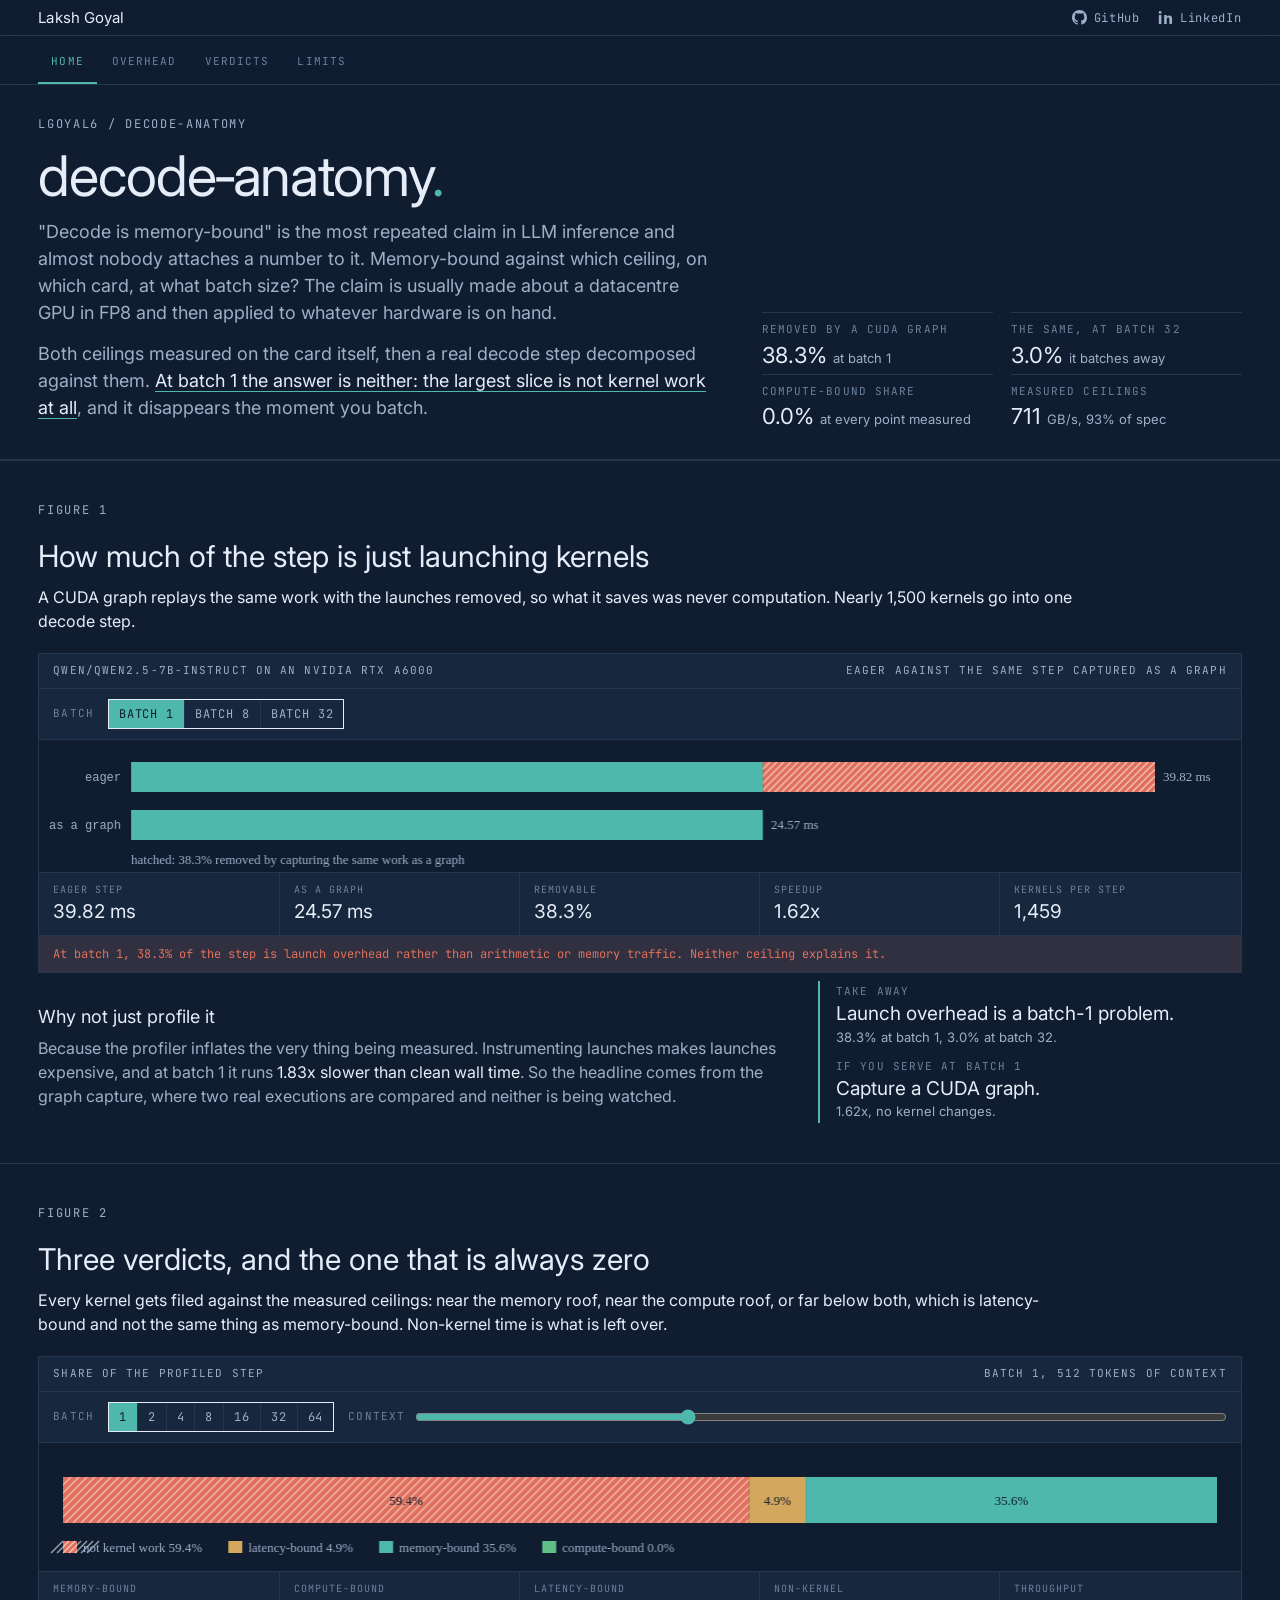
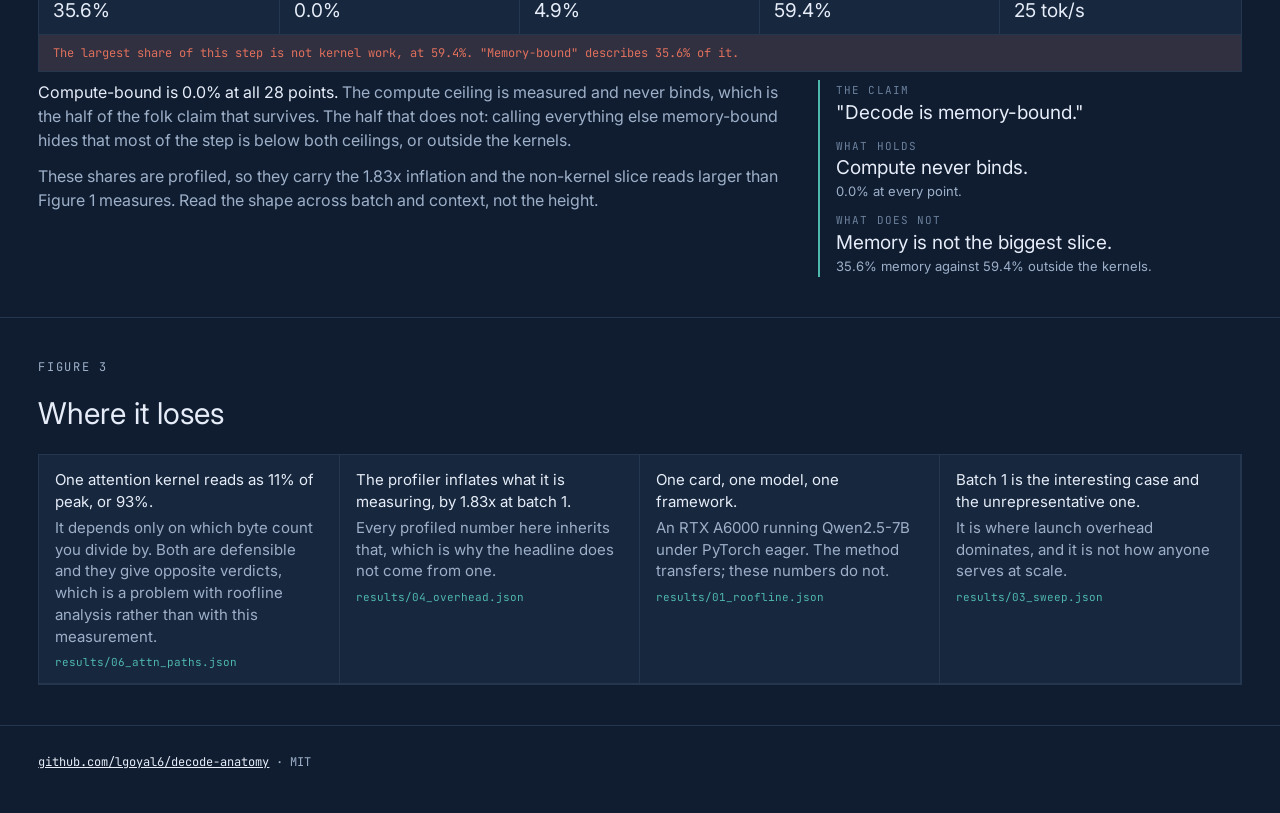
==== commit 306e8589: "docs: lead the README with the demo card The link to the live page sat twenty to thirty lines down, " ====
--- a/docs/index.html
+++ b/docs/index.html
@@ -7,6 +7,12 @@
 <meta name="description" content="On an RTX A6000 at batch 1, decode is neither memory-bound nor compute-bound: 38.3% of the step is not kernel work at all, and it vanishes with batching.">
 <meta property="og:title" content="decode-anatomy">
 <meta property="og:description" content="Compute never binds. The largest slice of a batch-1 decode step is launch overhead, and a CUDA graph removes 38.3% of it.">
+<meta property="og:type" content="website">
+<meta property="og:title" content="decode-anatomy">
+<meta property="og:description" content="On an RTX A6000 at batch 1, decode is neither memory-bound nor compute-bound: 38.3% of the step is not kernel work at all, and it vanishes with batching.">
+<meta property="og:url" content="https://lgoyal6.github.io/decode-anatomy/">
+<meta property="og:image" content="https://lgoyal6.github.io/decode-anatomy/og.png">
+<meta name="twitter:card" content="summary_large_image">
 <link rel="stylesheet" href="style.css">
 </head>
 <body>
@@ -192,11 +198,6 @@
     <a href="https://github.com/lgoyal6/decode-anatomy">github.com/lgoyal6/decode-anatomy</a>
     &middot; MIT
   </span>
-  <span>
-    also: <a href="https://lgoyal6.github.io/ddp-crossover/">ddp-crossover</a>
-    &middot; <a href="https://lgoyal6.github.io/noisy-rag-bench/">noisy-rag-bench</a>
-    &middot; <a href="https://lgoyal6.github.io/strata/">strata</a>
-  </span>
 </footer>
 
 <script src="app.js"></script>
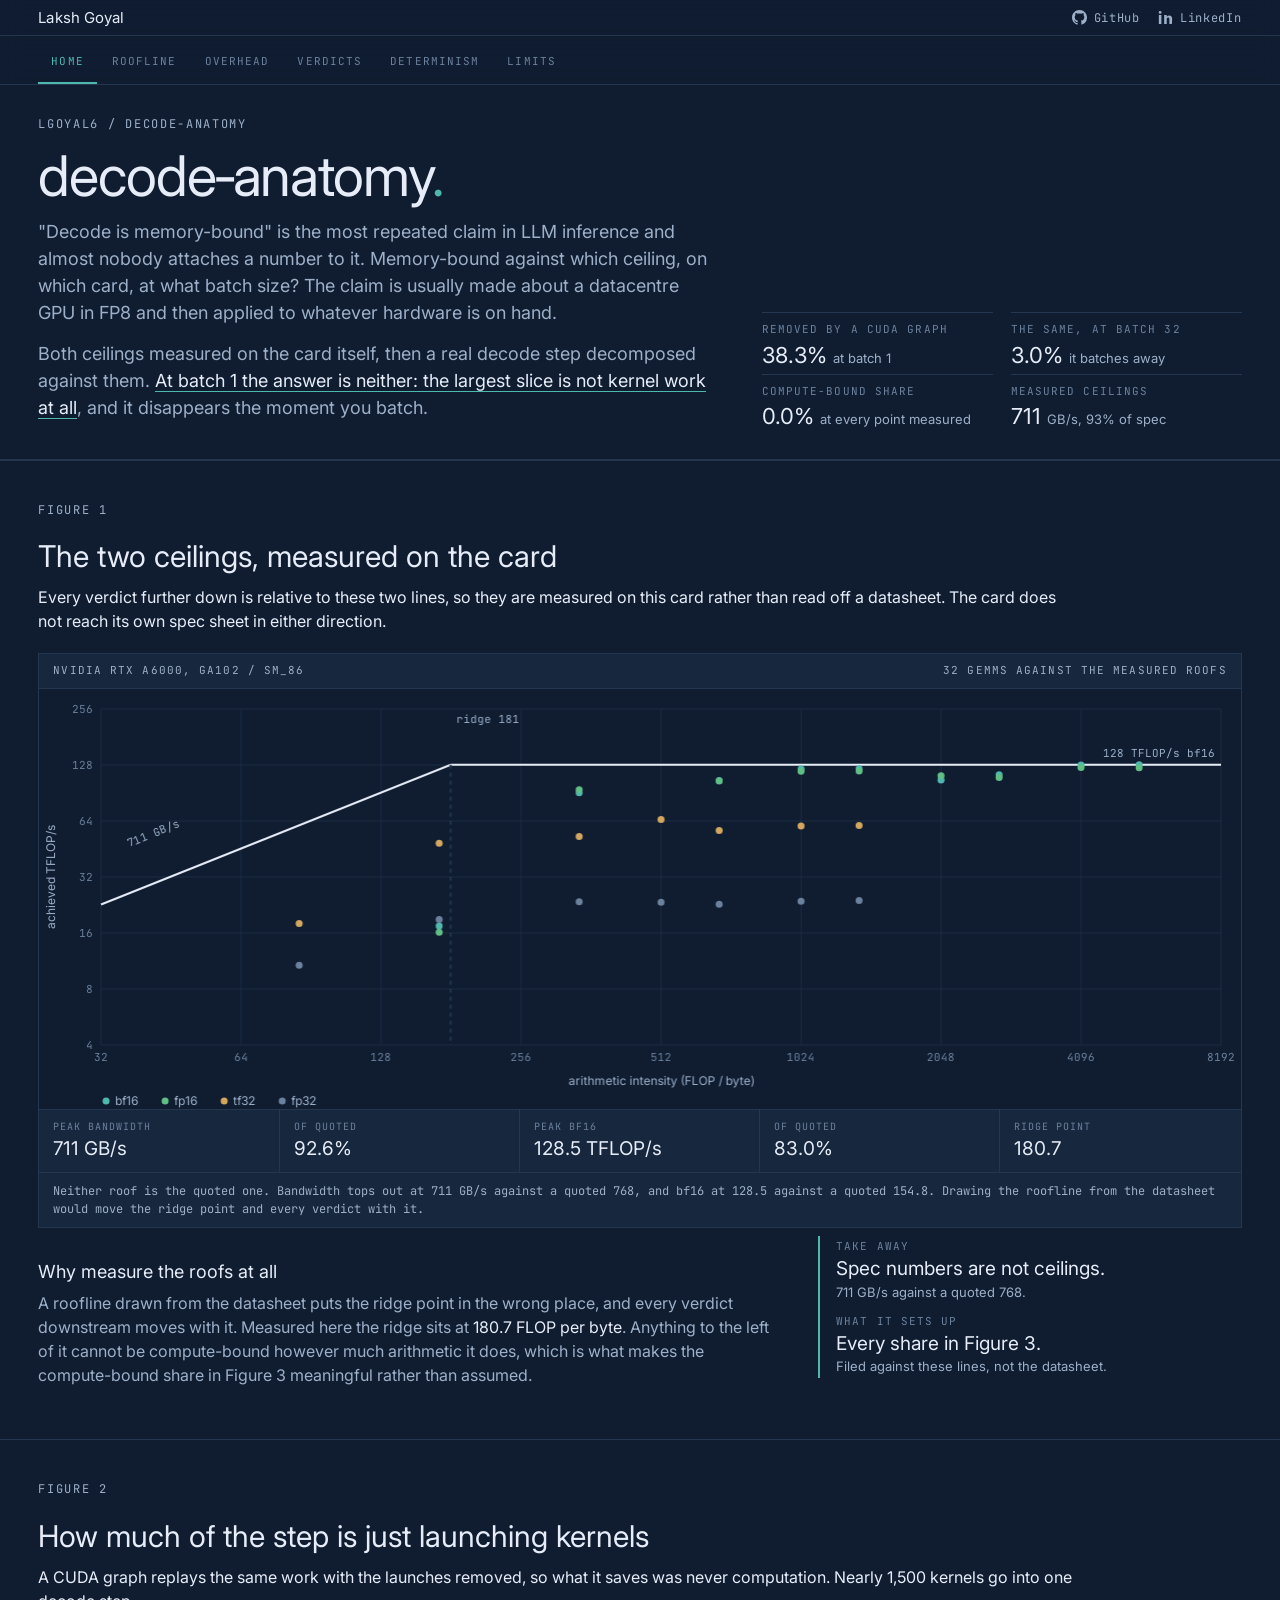
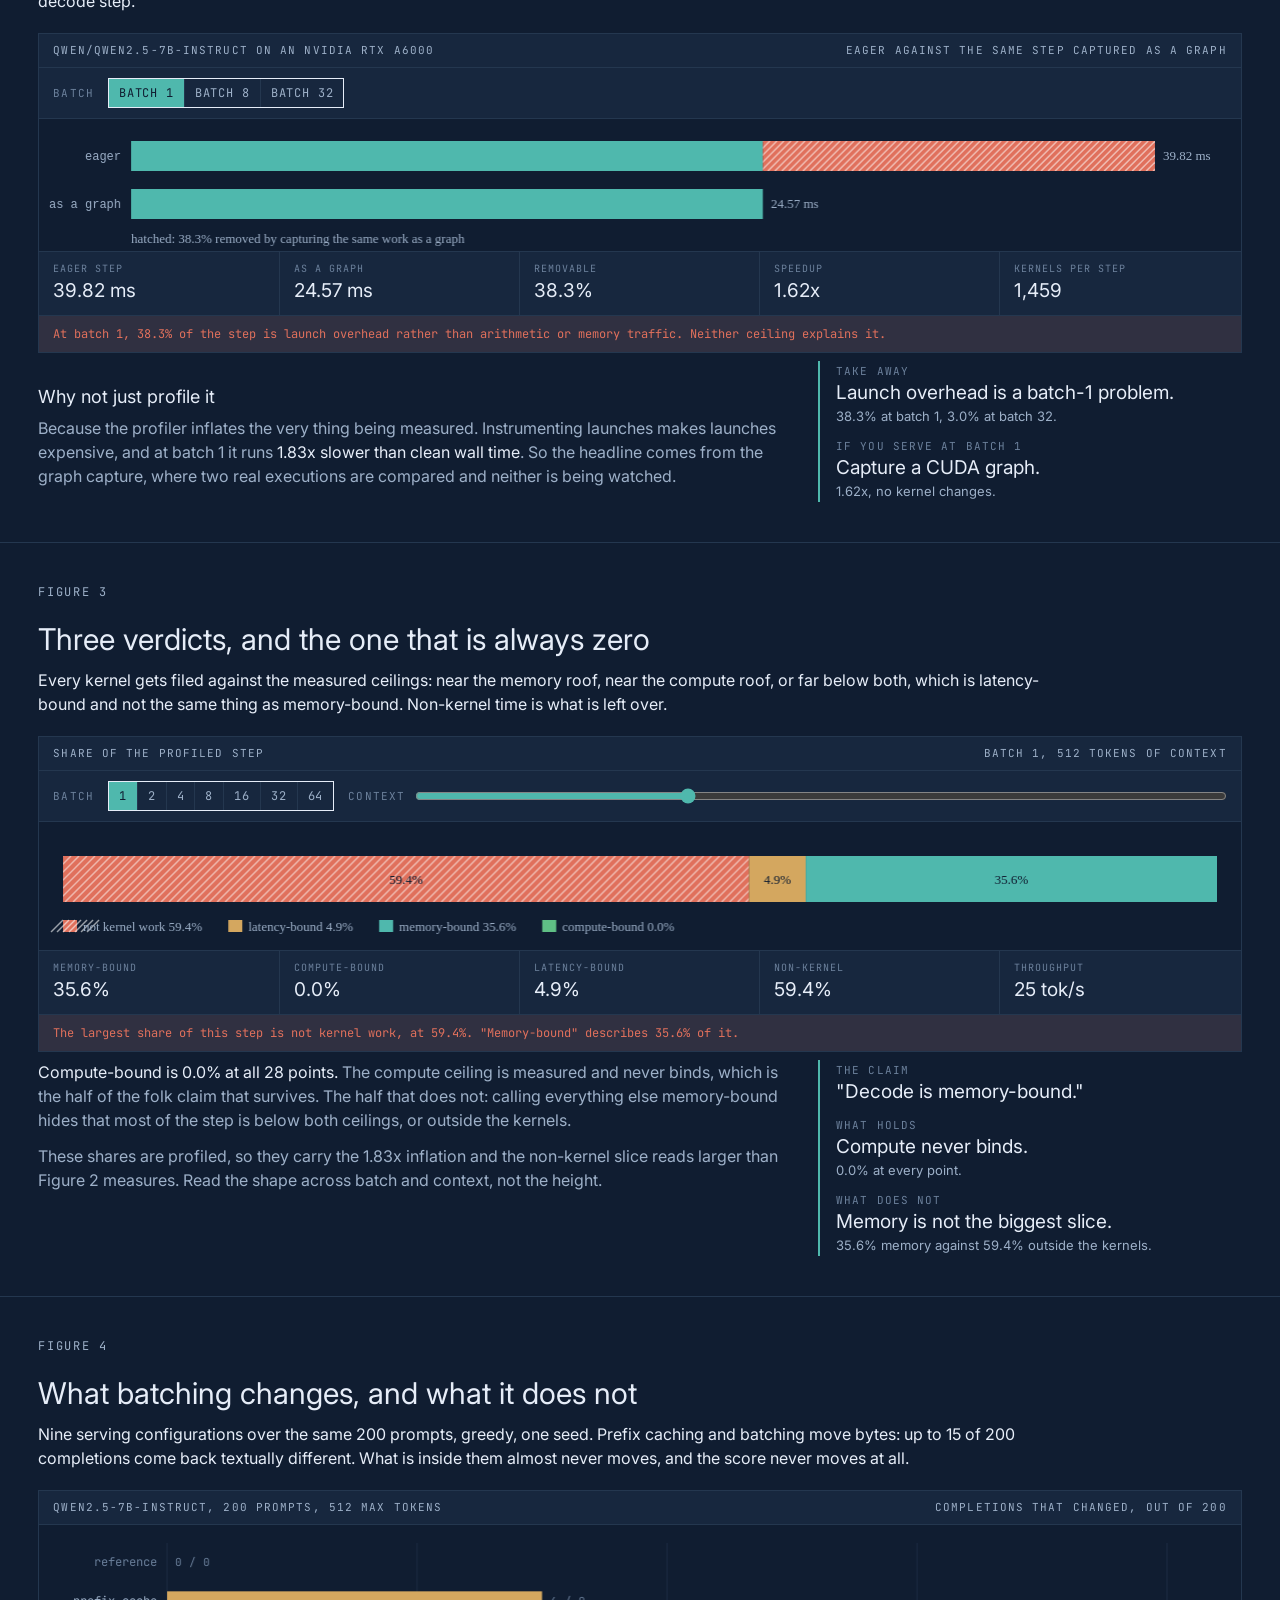
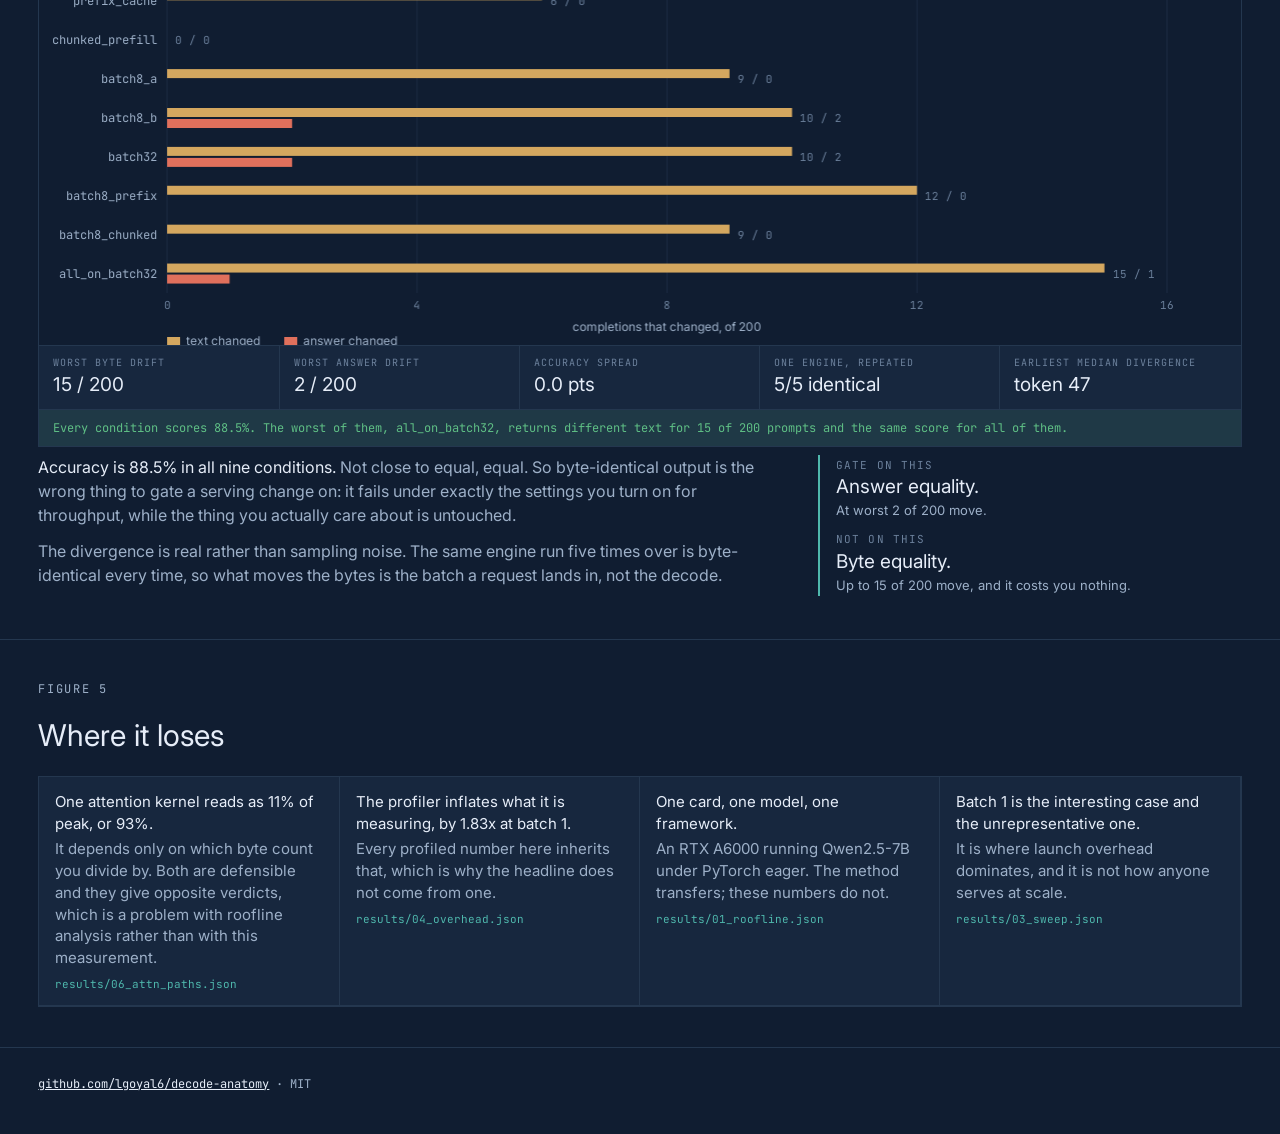
==== commit 6282df7e: "Put the roofline and the determinism matrix on the page The site claimed three artifacts and shipped" ====
--- a/docs/index.html
+++ b/docs/index.html
@@ -26,8 +26,10 @@
 </nav>
 <nav class="tabs" aria-label="Sections">
     <a href="#sec-home">Home</a>
+    <a href="#sec-roofline">Roofline</a>
     <a href="#sec-overhead">Overhead</a>
     <a href="#sec-verdicts">Verdicts</a>
+    <a href="#sec-determinism">Determinism</a>
     <a href="#sec-limits">Limits</a>
 </nav>
 
@@ -56,8 +58,54 @@
   </dl>
 </header>
 
+<section class="gut" id="sec-roofline">
+  <div class="eyebrow">Figure 1</div>
+  <h2>The two ceilings, measured on the card</h2>
+  <p class="lead">
+    Every verdict further down is relative to these two lines, so they are
+    measured on this card rather than read off a datasheet. The card does not
+    reach its own spec sheet in either direction.
+  </p>
+
+  <div class="figure">
+    <div class="figcap">
+      <span id="cap-roof">NVIDIA RTX A6000</span>
+      <span>32 GEMMs against the measured roofs</span>
+    </div>
+    <canvas class="plot" id="plot-roof" width="1200" height="420"></canvas>
+    <dl class="readout">
+      <div><dt>peak bandwidth</dt><dd id="r-bw">-</dd></div>
+      <div><dt>of quoted</dt><dd id="r-bwpct">-</dd></div>
+      <div><dt>peak bf16</dt><dd id="r-tf">-</dd></div>
+      <div><dt>of quoted</dt><dd id="r-tfpct">-</dd></div>
+      <div><dt>ridge point</dt><dd id="r-ridge">-</dd></div>
+    </dl>
+    <div class="banner" id="r-banner">Loading.</div>
+  </div>
+
+  <div class="split">
+    <div>
+      <h3>Why measure the roofs at all</h3>
+      <p>
+        A roofline drawn from the datasheet puts the ridge point in the wrong
+        place, and every verdict downstream moves with it. Measured here the
+        ridge sits at <strong>180.7 FLOP per byte</strong>. Anything to the left
+        of it cannot be compute-bound however much arithmetic it does, which is
+        what makes the compute-bound share in Figure 3 meaningful rather than
+        assumed.
+      </p>
+    </div>
+    <dl class="takeaway">
+      <dt>take away</dt>
+      <dd>Spec numbers are not ceilings.<small>711 GB/s against a quoted 768.</small></dd>
+      <dt>what it sets up</dt>
+      <dd>Every share in Figure 3.<small>Filed against these lines, not the datasheet.</small></dd>
+    </dl>
+  </div>
+</section>
+
 <section class="gut" id="sec-overhead">
-  <div class="eyebrow">Figure 1</div>
+  <div class="eyebrow">Figure 2</div>
   <h2>How much of the step is just launching kernels</h2>
   <p class="lead">
     A CUDA graph replays the same work with the launches removed, so what it saves
@@ -105,7 +153,7 @@
 </section>
 
 <section class="gut" id="sec-verdicts">
-  <div class="eyebrow">Figure 2</div>
+  <div class="eyebrow">Figure 3</div>
   <h2>Three verdicts, and the one that is always zero</h2>
   <p class="lead">
     Every kernel gets filed against the measured ceilings: near the memory roof,
@@ -147,7 +195,7 @@
       </p>
       <p>
         These shares are profiled, so they carry the 1.83x inflation and the
-        non-kernel slice reads larger than Figure 1 measures. Read the shape across
+        non-kernel slice reads larger than Figure 2 measures. Read the shape across
         batch and context, not the height.
       </p>
     </div>
@@ -162,8 +210,57 @@
   </div>
 </section>
 
+<section class="gut" id="sec-determinism">
+  <div class="eyebrow">Figure 4</div>
+  <h2>What batching changes, and what it does not</h2>
+  <p class="lead">
+    Nine serving configurations over the same 200 prompts, greedy, one seed.
+    Prefix caching and batching move bytes: up to 15 of 200 completions come back
+    textually different. What is inside them almost never moves, and the score
+    never moves at all.
+  </p>
+
+  <div class="figure">
+    <div class="figcap">
+      <span id="cap-det">Qwen2.5-7B-Instruct, 200 prompts, 512 max tokens</span>
+      <span>completions that changed, out of 200</span>
+    </div>
+    <canvas class="plot" id="plot-matrix" width="1200" height="420"></canvas>
+    <dl class="readout">
+      <div><dt>worst byte drift</dt><dd id="d-worst">-</dd></div>
+      <div><dt>worst answer drift</dt><dd id="d-ans">-</dd></div>
+      <div><dt>accuracy spread</dt><dd id="d-acc">-</dd></div>
+      <div><dt>one engine, repeated</dt><dd id="d-self">-</dd></div>
+      <div><dt>earliest median divergence</dt><dd id="d-div">-</dd></div>
+    </dl>
+    <div class="banner" id="d-banner">Loading.</div>
+  </div>
+
+  <div class="split">
+    <div>
+      <p>
+        <strong>Accuracy is 88.5% in all nine conditions.</strong> Not close to
+        equal, equal. So byte-identical output is the wrong thing to gate a
+        serving change on: it fails under exactly the settings you turn on for
+        throughput, while the thing you actually care about is untouched.
+      </p>
+      <p>
+        The divergence is real rather than sampling noise. The same engine run
+        five times over is byte-identical every time, so what moves the bytes is
+        the batch a request lands in, not the decode.
+      </p>
+    </div>
+    <dl class="takeaway">
+      <dt>gate on this</dt>
+      <dd>Answer equality.<small>At worst 2 of 200 move.</small></dd>
+      <dt>not on this</dt>
+      <dd>Byte equality.<small>Up to 15 of 200 move, and it costs you nothing.</small></dd>
+    </dl>
+  </div>
+</section>
+
 <section class="gut" id="sec-limits">
-  <div class="eyebrow">Figure 3</div>
+  <div class="eyebrow">Figure 5</div>
   <h2>Where it loses</h2>
   <ul class="map">
     <li>
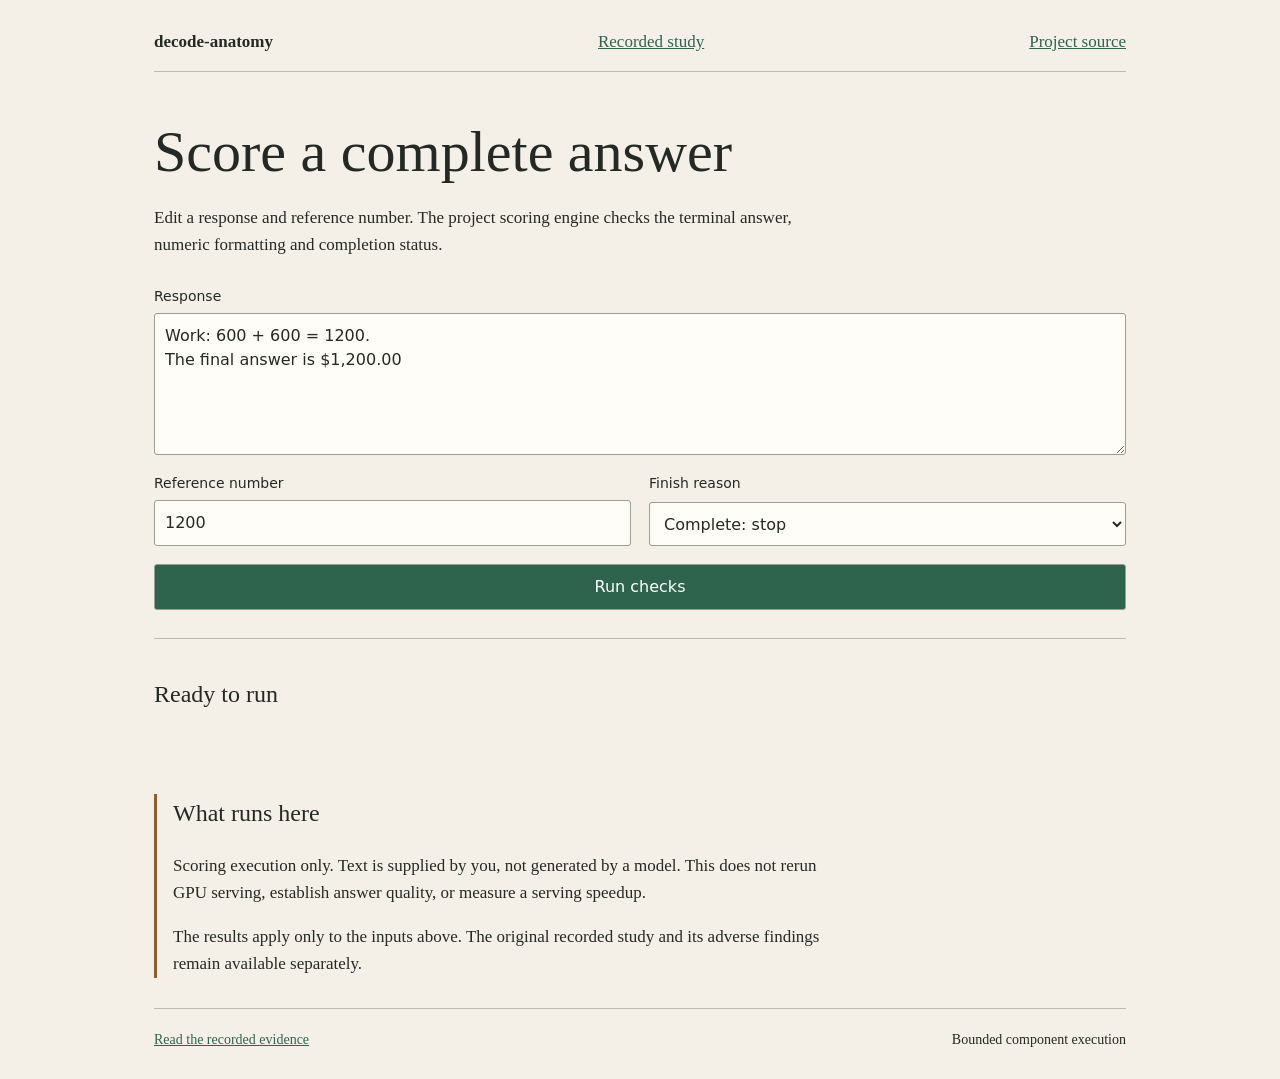
==== commit 19e72657: "Add editable public controls and retain the recorded study" ====
--- a/docs/index.html
+++ b/docs/index.html
@@ -1,303 +1,2 @@
-<!doctype html>
-<html lang="en">
-<head>
-<meta charset="utf-8">
-<meta name="viewport" content="width=device-width, initial-scale=1">
-<title>decode-anatomy - "decode is memory-bound", measured</title>
-<meta name="description" content="On an RTX A6000 at batch 1, decode is neither memory-bound nor compute-bound: 38.3% of the step is not kernel work at all, and it vanishes with batching.">
-<meta property="og:title" content="decode-anatomy">
-<meta property="og:description" content="Compute never binds. The largest slice of a batch-1 decode step is launch overhead, and a CUDA graph removes 38.3% of it.">
-<meta property="og:type" content="website">
-<meta property="og:title" content="decode-anatomy">
-<meta property="og:description" content="On an RTX A6000 at batch 1, decode is neither memory-bound nor compute-bound: 38.3% of the step is not kernel work at all, and it vanishes with batching.">
-<meta property="og:url" content="https://lgoyal6.github.io/decode-anatomy/">
-<meta property="og:image" content="https://lgoyal6.github.io/decode-anatomy/og.png">
-<meta name="twitter:card" content="summary_large_image">
-<link rel="stylesheet" href="style.css">
-</head>
-<body>
-
-<nav class="topbar">
-  <a class="brand" href="https://lakshgoyal.com">Laksh Goyal</a>
-  <div class="navlinks">
-    <a href="https://github.com/lgoyal6/decode-anatomy"><svg viewBox="0 0 16 16" aria-hidden="true"><path fill="currentColor" d="M8 0C3.58 0 0 3.58 0 8c0 3.54 2.29 6.53 5.47 7.59.4.07.55-.17.55-.38 0-.19-.01-.82-.01-1.49-2.01.37-2.53-.49-2.69-.94-.09-.23-.48-.94-.82-1.13-.28-.15-.68-.52-.01-.53.63-.01 1.08.58 1.23.82.72 1.21 1.87.87 2.33.66.07-.52.28-.87.51-1.07-1.78-.2-3.64-.89-3.64-3.95 0-.87.31-1.59.82-2.15-.08-.2-.36-1.02.08-2.12 0 0 .67-.21 2.2.82.64-.18 1.32-.27 2-.27s1.36.09 2 .27c1.53-1.04 2.2-.82 2.2-.82.44 1.1.16 1.92.08 2.12.51.56.82 1.27.82 2.15 0 3.07-1.87 3.75-3.65 3.95.29.25.54.73.54 1.48 0 1.07-.01 1.93-.01 2.2 0 .21.15.46.55.38A8.01 8.01 0 0 0 16 8c0-4.42-3.58-8-8-8Z"/></svg><span>GitHub</span></a>
-    <a href="https://www.linkedin.com/in/lakshgoyal"><svg viewBox="0 0 16 16" aria-hidden="true"><path fill="currentColor" d="M3.6 5.3H.9V15h2.7V5.3ZM2.25 1A1.55 1.55 0 1 0 2.25 4.1 1.55 1.55 0 0 0 2.25 1ZM15.1 9.6c0-2.6-1.4-3.8-3.25-3.8-1.5 0-2.17.82-2.55 1.4V5.3H6.6c.04.76 0 9.7 0 9.7h2.7V9.6c0-.24.02-.48.09-.65.19-.48.63-.98 1.37-.98.97 0 1.35.74 1.35 1.82V15h2.7Z"/></svg><span>LinkedIn</span></a>
-  </div>
-</nav>
-<nav class="tabs" aria-label="Sections">
-    <a href="#sec-home">Home</a>
-    <a href="#sec-roofline">Roofline</a>
-    <a href="#sec-overhead">Overhead</a>
-    <a href="#sec-verdicts">Verdicts</a>
-    <a href="#sec-determinism">Determinism</a>
-    <a href="#sec-limits">Limits</a>
-</nav>
-
-<header id="sec-home" class="gut">
-  <div>
-    <div class="eyebrow">lgoyal6 / decode-anatomy</div>
-    <h1>decode&#8209;anatomy<span class="dot">.</span></h1>
-    <p class="thesis">
-      "Decode is memory-bound" is the most repeated claim in LLM inference and
-      almost nobody attaches a number to it. Memory-bound against which ceiling,
-      on which card, at what batch size? The claim is usually made about a
-      datacentre GPU in FP8 and then applied to whatever hardware is on hand.
-    </p>
-    <p class="thesis">
-      Both ceilings measured on the card itself, then a real decode step
-      decomposed against them. <strong>At batch 1 the answer is neither: the
-      largest slice is not kernel work at all</strong>, and it disappears the
-      moment you batch.
-    </p>
-  </div>
-  <dl class="facts">
-    <div class="fact"><dt>removed by a CUDA graph</dt><dd>38.3% <small>at batch 1</small></dd></div>
-    <div class="fact"><dt>the same, at batch 32</dt><dd>3.0% <small>it batches away</small></dd></div>
-    <div class="fact"><dt>compute-bound share</dt><dd>0.0% <small>at every point measured</small></dd></div>
-    <div class="fact"><dt>measured ceilings</dt><dd>711 <small>GB/s, 93% of spec</small></dd></div>
-  </dl>
-</header>
-
-<section class="gut" id="sec-roofline">
-  <div class="eyebrow">Figure 1</div>
-  <h2>The two ceilings, measured on the card</h2>
-  <p class="lead">
-    Every verdict further down is relative to these two lines, so they are
-    measured on this card rather than read off a datasheet. The card does not
-    reach its own spec sheet in either direction.
-  </p>
-
-  <div class="figure">
-    <div class="figcap">
-      <span id="cap-roof">NVIDIA RTX A6000</span>
-      <span>32 GEMMs against the measured roofs</span>
-    </div>
-    <canvas class="plot" id="plot-roof" width="1200" height="420"></canvas>
-    <dl class="readout">
-      <div><dt>peak bandwidth</dt><dd id="r-bw">-</dd></div>
-      <div><dt>of quoted</dt><dd id="r-bwpct">-</dd></div>
-      <div><dt>peak bf16</dt><dd id="r-tf">-</dd></div>
-      <div><dt>of quoted</dt><dd id="r-tfpct">-</dd></div>
-      <div><dt>ridge point</dt><dd id="r-ridge">-</dd></div>
-    </dl>
-    <div class="banner" id="r-banner">Loading.</div>
-  </div>
-
-  <div class="split">
-    <div>
-      <h3>Why measure the roofs at all</h3>
-      <p>
-        A roofline drawn from the datasheet puts the ridge point in the wrong
-        place, and every verdict downstream moves with it. Measured here the
-        ridge sits at <strong>180.7 FLOP per byte</strong>. Anything to the left
-        of it cannot be compute-bound however much arithmetic it does, which is
-        what makes the compute-bound share in Figure 3 meaningful rather than
-        assumed.
-      </p>
-    </div>
-    <dl class="takeaway">
-      <dt>take away</dt>
-      <dd>Spec numbers are not ceilings.<small>711 GB/s against a quoted 768.</small></dd>
-      <dt>what it sets up</dt>
-      <dd>Every share in Figure 3.<small>Filed against these lines, not the datasheet.</small></dd>
-    </dl>
-  </div>
-</section>
-
-<section class="gut" id="sec-overhead">
-  <div class="eyebrow">Figure 2</div>
-  <h2>How much of the step is just launching kernels</h2>
-  <p class="lead">
-    A CUDA graph replays the same work with the launches removed, so what it saves
-    was never computation. Nearly 1,500 kernels go into one decode step.
-  </p>
-
-  <div class="figure">
-    <div class="figcap">
-      <span id="cap-what">Qwen2.5-7B-Instruct on an RTX A6000</span>
-      <span id="cap-where">eager against the same step captured as a graph</span>
-    </div>
-    <div class="toolbar">
-      <span class="picklabel">Batch</span>
-      <div class="pick" id="graphbatch" role="group" aria-label="Batch size"></div>
-    </div>
-    <canvas class="plot" id="plot-graph" width="1200" height="300"></canvas>
-    <dl class="readout">
-      <div><dt>eager step</dt><dd id="g-eager">-</dd></div>
-      <div><dt>as a graph</dt><dd id="g-graph">-</dd></div>
-      <div><dt>removable</dt><dd id="g-removable">-</dd></div>
-      <div><dt>speedup</dt><dd id="g-speedup">-</dd></div>
-      <div><dt>kernels per step</dt><dd id="g-kernels">-</dd></div>
-    </dl>
-    <div class="banner" id="g-banner">Loading.</div>
-  </div>
-
-  <div class="split">
-    <div>
-      <h3>Why not just profile it</h3>
-      <p>
-        Because the profiler inflates the very thing being measured. Instrumenting
-        launches makes launches expensive, and at batch 1 it runs
-        <strong>1.83x slower than clean wall time</strong>. So the headline comes
-        from the graph capture, where two real executions are compared and neither
-        is being watched.
-      </p>
-    </div>
-    <dl class="takeaway">
-      <dt>take away</dt>
-      <dd>Launch overhead is a batch-1 problem.<small>38.3% at batch 1, 3.0% at batch 32.</small></dd>
-      <dt>if you serve at batch 1</dt>
-      <dd>Capture a CUDA graph.<small>1.62x, no kernel changes.</small></dd>
-    </dl>
-  </div>
-</section>
-
-<section class="gut" id="sec-verdicts">
-  <div class="eyebrow">Figure 3</div>
-  <h2>Three verdicts, and the one that is always zero</h2>
-  <p class="lead">
-    Every kernel gets filed against the measured ceilings: near the memory roof,
-    near the compute roof, or far below both, which is latency-bound and not the
-    same thing as memory-bound. Non-kernel time is what is left over.
-  </p>
-
-  <div class="figure">
-    <div class="figcap">
-      <span>share of the profiled step</span>
-      <span id="cap-point">batch 1, 512 tokens of context</span>
-    </div>
-    <div class="toolbar">
-      <span class="picklabel">Batch</span>
-      <div class="pick" id="batch" role="group" aria-label="Batch"></div>
-      <div class="scrub">
-        <span class="picklabel">Context</span>
-        <input type="range" id="scrub" min="0" max="3" value="1" step="1">
-      </div>
-    </div>
-    <canvas class="plot" id="plot-split" width="1200" height="260"></canvas>
-    <dl class="readout">
-      <div><dt>memory-bound</dt><dd id="s-mem">-</dd></div>
-      <div><dt>compute-bound</dt><dd id="s-com">-</dd></div>
-      <div><dt>latency-bound</dt><dd id="s-lat">-</dd></div>
-      <div><dt>non-kernel</dt><dd id="s-non">-</dd></div>
-      <div><dt>throughput</dt><dd id="s-tok">-</dd></div>
-    </dl>
-    <div class="banner" id="s-banner">Loading.</div>
-  </div>
-
-  <div class="split">
-    <div>
-      <p>
-        <strong>Compute-bound is 0.0% at all 28 points.</strong> The compute ceiling
-        is measured and never binds, which is the half of the folk claim that
-        survives. The half that does not: calling everything else memory-bound hides
-        that most of the step is below both ceilings, or outside the kernels.
-      </p>
-      <p>
-        These shares are profiled, so they carry the 1.83x inflation and the
-        non-kernel slice reads larger than Figure 2 measures. Read the shape across
-        batch and context, not the height.
-      </p>
-    </div>
-    <dl class="takeaway">
-      <dt>the claim</dt>
-      <dd>"Decode is memory-bound."</dd>
-      <dt>what holds</dt>
-      <dd>Compute never binds.<small>0.0% at every point.</small></dd>
-      <dt>what does not</dt>
-      <dd>Memory is not the biggest slice.<small>35.6% memory against 59.4% outside the kernels.</small></dd>
-    </dl>
-  </div>
-</section>
-
-<section class="gut" id="sec-determinism">
-  <div class="eyebrow">Figure 4</div>
-  <h2>What batching changes, and what it does not</h2>
-  <p class="lead">
-    Nine serving configurations over the same 200 prompts, greedy, one seed.
-    Prefix caching and batching move bytes: up to 15 of 200 completions come back
-    textually different. What is inside them almost never moves, and the score
-    never moves at all.
-  </p>
-
-  <div class="figure">
-    <div class="figcap">
-      <span id="cap-det">Qwen2.5-7B-Instruct, 200 prompts, 512 max tokens</span>
-      <span>completions that changed, out of 200</span>
-    </div>
-    <canvas class="plot" id="plot-matrix" width="1200" height="420"></canvas>
-    <dl class="readout">
-      <div><dt>worst byte drift</dt><dd id="d-worst">-</dd></div>
-      <div><dt>worst answer drift</dt><dd id="d-ans">-</dd></div>
-      <div><dt>accuracy spread</dt><dd id="d-acc">-</dd></div>
-      <div><dt>one engine, repeated</dt><dd id="d-self">-</dd></div>
-      <div><dt>earliest median divergence</dt><dd id="d-div">-</dd></div>
-    </dl>
-    <div class="banner" id="d-banner">Loading.</div>
-  </div>
-
-  <div class="split">
-    <div>
-      <p>
-        <strong>Accuracy is 88.5% in all nine conditions.</strong> Not close to
-        equal, equal. So byte-identical output is the wrong thing to gate a
-        serving change on: it fails under exactly the settings you turn on for
-        throughput, while the thing you actually care about is untouched.
-      </p>
-      <p>
-        The divergence is real rather than sampling noise. The same engine run
-        five times over is byte-identical every time, so what moves the bytes is
-        the batch a request lands in, not the decode.
-      </p>
-    </div>
-    <dl class="takeaway">
-      <dt>gate on this</dt>
-      <dd>Answer equality.<small>At worst 2 of 200 move.</small></dd>
-      <dt>not on this</dt>
-      <dd>Byte equality.<small>Up to 15 of 200 move, and it costs you nothing.</small></dd>
-    </dl>
-  </div>
-</section>
-
-<section class="gut" id="sec-limits">
-  <div class="eyebrow">Figure 5</div>
-  <h2>Where it loses</h2>
-  <ul class="map">
-    <li>
-      <b>One attention kernel reads as 11% of peak, or 93%.</b>
-      It depends only on which byte count you divide by. Both are defensible and
-      they give opposite verdicts, which is a problem with roofline analysis rather
-      than with this measurement.
-      <span class="where">results/06_attn_paths.json</span>
-    </li>
-    <li>
-      <b>The profiler inflates what it is measuring, by 1.83x at batch 1.</b>
-      Every profiled number here inherits that, which is why the headline does not
-      come from one.
-      <span class="where">results/04_overhead.json</span>
-    </li>
-    <li>
-      <b>One card, one model, one framework.</b> An RTX A6000 running Qwen2.5-7B
-      under PyTorch eager. The method transfers; these numbers do not.
-      <span class="where">results/01_roofline.json</span>
-    </li>
-    <li>
-      <b>Batch 1 is the interesting case and the unrepresentative one.</b>
-      It is where launch overhead dominates, and it is not how anyone serves at
-      scale.
-      <span class="where">results/03_sweep.json</span>
-    </li>
-  </ul>
-</section>
-
-<footer class="gut">
-  <span>
-    <a href="https://github.com/lgoyal6/decode-anatomy">github.com/lgoyal6/decode-anatomy</a>
-    &middot; MIT
-  </span>
-</footer>
-
-<script src="app.js"></script>
-<script src="nav.js"></script>
-</body>
-</html>
+<!doctype html><html lang="en"><head><meta charset="utf-8"><meta name="viewport" content="width=device-width,initial-scale=1"><title>decode-anatomy | Interactive lab</title><link rel="stylesheet" href="lab.css"><script src="lab.js" defer></script></head><body><main><header><strong>decode-anatomy</strong><a href="recorded.html">Recorded study</a><a href="https://github.com/lgoyal6/decode-anatomy">Project source</a></header><h1>Score a complete answer</h1><p>Edit a response and reference number. The project scoring engine checks the terminal answer, numeric formatting and completion status.</p><form id="lab-form"><label class="wide">Response<textarea id="text" rows="5" maxlength="4096">Work: 600 + 600 = 1200.
+The final answer is $1,200.00</textarea></label><label>Reference number<input id="gold" value="1200" maxlength="64" required></label><label>Finish reason<select id="finish_reason"><option value="stop">Complete: stop</option><option value="length">Truncated: length</option><option value="cancelled">Cancelled</option><option value="error">Error</option></select></label><button id="lab-run">Run checks</button></form><section aria-live="polite"><h2 id="lab-status">Ready to run</h2><pre id="lab-output"></pre></section><aside><h2>What runs here</h2><p>Scoring execution only. Text is supplied by you, not generated by a model. This does not rerun GPU serving, establish answer quality, or measure a serving speedup.</p><p>The results apply only to the inputs above. The original recorded study and its adverse findings remain available separately.</p></aside><footer><a href="recorded.html">Read the recorded evidence</a><span>Bounded component execution</span></footer></main></body></html>
--- a/docs/lab.css
+++ b/docs/lab.css
@@ -0,0 +1 @@
+*{box-sizing:border-box}body{margin:0;background:#f4f0e7;color:#242925;font:17px/1.6 Georgia,serif}main{max-width:1020px;margin:auto;padding:28px 24px}header,footer{display:flex;justify-content:space-between;gap:20px;flex-wrap:wrap}header{border-bottom:1px solid #b9bbae;padding-bottom:16px}h1{font-weight:400;font-size:clamp(34px,5vw,58px);line-height:1.1;max-width:20ch;margin:48px 0 20px}h2{font-weight:400;font-size:24px}p{max-width:78ch}a{color:#2e634e}form{display:grid;grid-template-columns:repeat(2,minmax(0,1fr));gap:18px;margin:28px 0}label{display:grid;gap:6px;font:14px/1.5 system-ui,sans-serif}.wide{grid-column:1/-1}input,select,textarea,button{font:16px/1.5 system-ui,sans-serif;padding:10px;border:1px solid #989f92;border-radius:3px;max-width:100%;width:100%;background:#fffdf7;color:#242925}textarea{resize:vertical}button{background:#2e634e;color:#fff;cursor:pointer;grid-column:1/-1}button:disabled{opacity:.6}section{border-top:1px solid #b9bbae;padding:16px 0}pre{white-space:pre-wrap;overflow-wrap:anywhere;font:14px/1.6 ui-monospace,monospace;max-height:480px;overflow:auto}aside{border-left:3px solid #8e5e31;padding-left:16px;margin:30px 0}:focus-visible{outline:3px solid #8e5e31;outline-offset:3px}footer{font-size:14px;border-top:1px solid #b9bbae;padding-top:20px}@media(max-width:600px){form{grid-template-columns:1fr}h1{margin-top:30px}}
